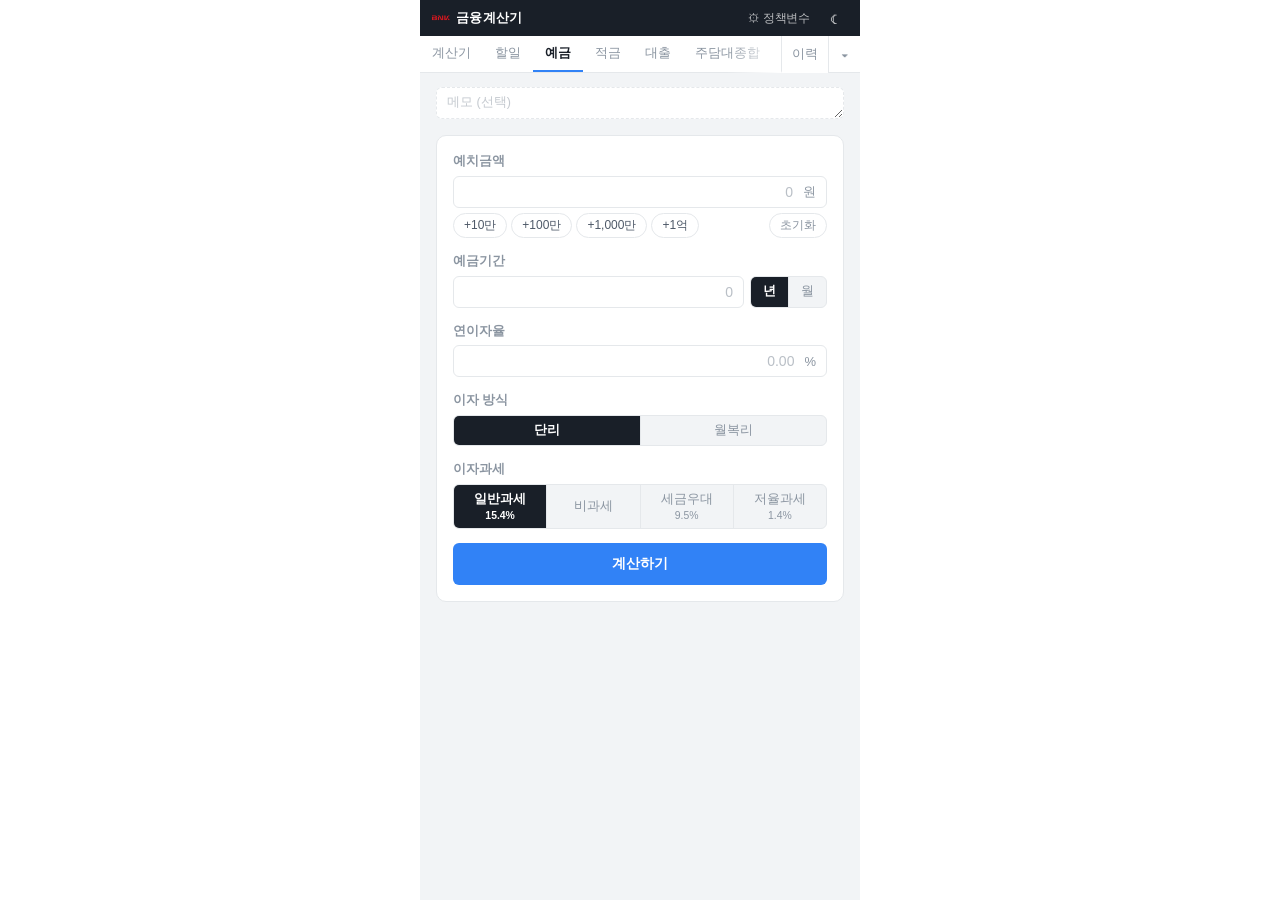
==== src/index.html @ 8d999787 "feat: 기본 폰트 나눔스퀘어 변경 + 사용자 폰트 설정 기능 - 기본 폰트를 NanumSquare로 변경 (없으면 시스템 폰트 폴백) - 설정 > 앱 설정에 '표시 폰트' 입력" ====
<!DOCTYPE html>
<html lang="ko">
<head>
  <meta charset="UTF-8">
  <meta name="viewport" content="width=device-width, initial-scale=1">
  <title>BNK 금융계산기</title>
  <!-- CDN 폰트 제거: 내부망에서 렌더링 차단 원인 → 시스템 폰트 사용 -->
  <link rel="icon" href="img/favicon.ico" type="image/x-icon">
  <link rel="stylesheet" href="css/style.css">
</head>
<body>

<div id="app">

  <!-- ===== Title Bar ===== -->
  <div class="title-bar">
    <div class="title-bar__left">
      <img class="title-bar__logo" src="img/favicon.ico" alt="BNK" id="titleLogo">
      <span>금융계산기</span>
    </div>
    <div class="title-bar__actions">
      <button class="title-bar__btn title-bar__btn--settings" id="btnSettings" title="정책변수 설정">⚙ 정책변수</button>
      <button class="title-bar__btn title-bar__btn--theme" id="btnThemeToggle" title="다크모드 전환">☀</button>
    </div>
  </div>

  <!-- ===== Tab Navigation ===== -->
  <div class="tab-nav-wrap" id="tabNavWrap">
    <div style="display:flex">
      <nav class="tab-nav" id="tabNav">
        <button class="tab-nav__item active" data-tab="deposit">예금</button>
        <button class="tab-nav__item" data-tab="savings">적금</button>
        <button class="tab-nav__item" data-tab="loan">대출</button>
        <button class="tab-nav__item" data-tab="mortgage">주담대종합</button>
        <button class="tab-nav__item" data-tab="ltv">LTV</button>
        <button class="tab-nav__item" data-tab="dti">DTI</button>
        <button class="tab-nav__item" data-tab="dsr">DSR</button>
        <button class="tab-nav__item" data-tab="prepay">중도상환</button>
        <button class="tab-nav__item" data-tab="calc">계산기</button>
        <button class="tab-nav__item" data-tab="todo">할일</button>
      </nav>
      <button class="tab-nav__fixed-item" data-tab="history" id="tabHistoryBtn">이력</button>
      <button class="tab-nav__menu-btn" id="megaMenuBtn" title="전체 메뉴">&#9662;</button>
    </div>
    <!-- Mega Menu (hover/click dropdown) -->
    <div class="mega-menu" id="megaMenu">
      <div class="mega-menu__section">
        <div class="mega-menu__section-title">기본</div>
        <div class="mega-menu__grid" id="megaGridBasic"></div>
      </div>
      <div class="mega-menu__section">
        <div class="mega-menu__section-title">수신</div>
        <div class="mega-menu__grid" id="megaGridDeposit"></div>
      </div>
      <div class="mega-menu__section">
        <div class="mega-menu__section-title">대출</div>
        <div class="mega-menu__grid" id="megaGridLoan"></div>
      </div>
    </div>
  </div>

  <!-- ===== Content ===== -->
  <div class="content">

    <!-- ========== 예금 ========== -->
    <div class="tab-panel active" id="panel-deposit">
      <div class="memo-wrap"><button class="memo-wrap__clear" title="메모 지우기" onclick="this.parentElement.querySelector('textarea').value=''">×</button><textarea id="memo-deposit" placeholder="메모 (선택)" rows="1"></textarea></div>
      <div class="card">
        <div class="field">
          <label class="field__label">예치금액</label>
          <div class="input-wrap">
            <input type="text" id="dep-amount" placeholder="0" inputmode="numeric">
            <span class="input-wrap__suffix">원</span>
          </div>
          <div class="quick-btns">
            <button class="quick-btn" tabindex="-1" data-target="dep-amount" data-add="100000">+10만</button>
            <button class="quick-btn" tabindex="-1" data-target="dep-amount" data-add="1000000">+100만</button>
            <button class="quick-btn" tabindex="-1" data-target="dep-amount" data-add="10000000">+1,000만</button>
            <button class="quick-btn" tabindex="-1" data-target="dep-amount" data-add="100000000">+1억</button>
            <button class="quick-btn quick-btn--reset" tabindex="-1" onclick="resetForm('deposit')">초기화</button>
          </div>
        </div>
        <div class="field">
          <label class="field__label">예금기간</label>
          <div class="input-with-toggle">
            <div class="input-wrap">
              <input type="text" id="dep-period" placeholder="0" inputmode="numeric">
            </div>
            <div class="toggle-group" data-field="dep-period-unit">
              <button class="toggle-btn active" tabindex="-1" data-value="year">년</button>
              <button class="toggle-btn" tabindex="-1" data-value="month">월</button>
            </div>
          </div>
        </div>
        <div class="field">
          <label class="field__label">연이자율</label>
          <div class="input-wrap">
            <input type="text" id="dep-rate" placeholder="0.00" inputmode="decimal">
            <span class="input-wrap__suffix">%</span>
          </div>
        </div>
        <div class="field">
          <label class="field__label">이자 방식</label>
          <div class="toggle-group" data-field="dep-interest-type">
            <button class="toggle-btn active" tabindex="-1" data-value="simple">단리</button>
            <button class="toggle-btn" tabindex="-1" data-value="compound">월복리</button>
          </div>
        </div>
        <div class="field">
          <label class="field__label">이자과세</label>
          <div class="toggle-group" data-field="dep-tax-type">
            <button class="toggle-btn active" tabindex="-1" data-value="normal">일반과세<br><small>15.4%</small></button>
            <button class="toggle-btn" tabindex="-1" data-value="exempt">비과세</button>
            <button class="toggle-btn" tabindex="-1" data-value="prefer">세금우대<br><small>9.5%</small></button>
            <button class="toggle-btn" tabindex="-1" data-value="low">저율과세<br><small>1.4%</small></button>
          </div>
        </div>
        <div class="action-row">
          <button class="btn btn--primary" onclick="calcDeposit()">계산하기</button>
        </div>
      </div>
      <div class="result-card" id="dep-result" style="display:none">
        <div class="result-card__header" onclick="toggleResult('dep-result')">
          계산 결과
          <span class="result-card__toggle">&#9650;</span>
        </div>
        <div class="result-card__body">
          <div class="result-row">
            <span class="result-row__label">예치금액 (원금)</span>
            <span class="result-row__value" id="dep-r-principal"></span>
          </div>
          <div class="result-row">
            <span class="result-row__label">세전이자</span>
            <span class="result-row__value" id="dep-r-interest"></span>
          </div>
          <div class="result-row">
            <span class="result-row__label">세금</span>
            <span class="result-row__value result-row__value--red" id="dep-r-tax"></span>
          </div>
          <hr class="result-divider">
          <div class="result-highlight">
            <div class="result-highlight__label">세후 수령액</div>
            <div class="result-highlight__value" id="dep-r-total"></div>
          </div>
        </div>
        <div class="result-footer">
          <span></span>
          <button class="btn-memory" title="메모리에 저장">M+</button>
        </div>
      </div>
    </div>

    <!-- ========== 적금 ========== -->
    <div class="tab-panel" id="panel-savings">
      <div class="memo-wrap"><button class="memo-wrap__clear" title="메모 지우기" onclick="this.parentElement.querySelector('textarea').value=''">×</button><textarea id="memo-savings" placeholder="메모 (선택)" rows="1"></textarea></div>
      <div class="card">
        <div class="field">
          <label class="field__label">월 납입액</label>
          <div class="input-wrap">
            <input type="text" id="sav-amount" placeholder="0" inputmode="numeric">
            <span class="input-wrap__suffix">원</span>
          </div>
          <div class="quick-btns">
            <button class="quick-btn" tabindex="-1" data-target="sav-amount" data-add="100000">+10만</button>
            <button class="quick-btn" tabindex="-1" data-target="sav-amount" data-add="1000000">+100만</button>
            <button class="quick-btn" tabindex="-1" data-target="sav-amount" data-add="10000000">+1,000만</button>
            <button class="quick-btn" tabindex="-1" data-target="sav-amount" data-add="100000000">+1억</button>
            <button class="quick-btn quick-btn--reset" tabindex="-1" onclick="resetForm('savings')">초기화</button>
          </div>
        </div>
        <div class="field">
          <label class="field__label">적립기간</label>
          <div class="input-with-toggle">
            <div class="input-wrap">
              <input type="text" id="sav-period" placeholder="0" inputmode="numeric">
            </div>
            <div class="toggle-group" data-field="sav-period-unit">
              <button class="toggle-btn active" tabindex="-1" data-value="year">년</button>
              <button class="toggle-btn" tabindex="-1" data-value="month">월</button>
            </div>
          </div>
          <div class="quick-btns">
            <button class="quick-btn" tabindex="-1" data-target="sav-period" data-add="1" data-unit="sav-period-unit">+1년</button>
            <button class="quick-btn" tabindex="-1" data-target="sav-period" data-add="5" data-unit="sav-period-unit">+5년</button>
            <button class="quick-btn" tabindex="-1" data-target="sav-period" data-add="10" data-unit="sav-period-unit">+10년</button>
          </div>
        </div>
        <div class="field">
          <label class="field__label">연이자율</label>
          <div class="input-wrap">
            <input type="text" id="sav-rate" placeholder="0.00" inputmode="decimal">
            <span class="input-wrap__suffix">%</span>
          </div>
        </div>
        <div class="field">
          <label class="field__label">이자 방식</label>
          <div class="toggle-group" data-field="sav-interest-type">
            <button class="toggle-btn active" tabindex="-1" data-value="simple">단리</button>
            <button class="toggle-btn" tabindex="-1" data-value="compound">월복리</button>
          </div>
        </div>
        <div class="field">
          <label class="field__label">이자과세</label>
          <div class="toggle-group" data-field="sav-tax-type">
            <button class="toggle-btn active" tabindex="-1" data-value="normal">일반과세<br><small>15.4%</small></button>
            <button class="toggle-btn" tabindex="-1" data-value="exempt">비과세</button>
            <button class="toggle-btn" tabindex="-1" data-value="prefer">세금우대<br><small>9.5%</small></button>
            <button class="toggle-btn" tabindex="-1" data-value="low">저율과세<br><small>1.4%</small></button>
          </div>
        </div>
        <div class="action-row">
          <button class="btn btn--primary" onclick="calcSavings()">계산하기</button>
        </div>
      </div>
      <div class="result-card" id="sav-result" style="display:none">
        <div class="result-card__header" onclick="toggleResult('sav-result')">
          계산 결과
          <span class="result-card__toggle">&#9650;</span>
        </div>
        <div class="result-card__body">
          <div class="result-row">
            <span class="result-row__label">총 납입액</span>
            <span class="result-row__value" id="sav-r-principal"></span>
          </div>
          <div class="result-row">
            <span class="result-row__label">세전이자</span>
            <span class="result-row__value" id="sav-r-interest"></span>
          </div>
          <div class="result-row">
            <span class="result-row__label">세금</span>
            <span class="result-row__value result-row__value--red" id="sav-r-tax"></span>
          </div>
          <hr class="result-divider">
          <div class="result-highlight">
            <div class="result-highlight__label">총 수령액</div>
            <div class="result-highlight__value" id="sav-r-total"></div>
          </div>
        </div>
        <div class="result-footer">
          <span></span>
          <button class="btn-memory" title="메모리에 저장">M+</button>
        </div>
      </div>
    </div>

    <!-- ========== 대출 ========== -->
    <div class="tab-panel" id="panel-loan">
      <div class="memo-wrap"><button class="memo-wrap__clear" title="메모 지우기" onclick="this.parentElement.querySelector('textarea').value=''">×</button><textarea id="memo-loan" placeholder="메모 (선택)" rows="1"></textarea></div>
      <div class="card">
        <div class="field">
          <label class="field__label">대출금액</label>
          <div class="input-wrap">
            <input type="text" id="loan-amount" placeholder="0" inputmode="numeric">
            <span class="input-wrap__suffix">원</span>
          </div>
          <div class="quick-btns">
            <button class="quick-btn" tabindex="-1" data-target="loan-amount" data-add="100000">+10만</button>
            <button class="quick-btn" tabindex="-1" data-target="loan-amount" data-add="1000000">+100만</button>
            <button class="quick-btn" tabindex="-1" data-target="loan-amount" data-add="10000000">+1,000만</button>
            <button class="quick-btn" tabindex="-1" data-target="loan-amount" data-add="100000000">+1억</button>
            <button class="quick-btn quick-btn--reset" tabindex="-1" onclick="resetForm('loan')">초기화</button>
          </div>
        </div>
        <div class="field">
          <label class="field__label">대출기간</label>
          <div class="input-with-toggle">
            <div class="input-wrap">
              <input type="text" id="loan-period" placeholder="0" inputmode="numeric">
            </div>
            <div class="toggle-group" data-field="loan-period-unit">
              <button class="toggle-btn active" tabindex="-1" data-value="year">년</button>
              <button class="toggle-btn" tabindex="-1" data-value="month">월</button>
            </div>
          </div>
          <div class="quick-btns">
            <button class="quick-btn" tabindex="-1" data-target="loan-period" data-add="1" data-unit="loan-period-unit">+1년</button>
            <button class="quick-btn" tabindex="-1" data-target="loan-period" data-add="5" data-unit="loan-period-unit">+5년</button>
            <button class="quick-btn" tabindex="-1" data-target="loan-period" data-add="10" data-unit="loan-period-unit">+10년</button>
          </div>
        </div>
        <div class="field">
          <label class="field__label">대출금리 (연)</label>
          <div class="input-wrap">
            <input type="text" id="loan-rate" placeholder="0.00" inputmode="decimal">
            <span class="input-wrap__suffix">%</span>
          </div>
        </div>
        <div class="field">
          <label class="field__label">상환방식</label>
          <div class="toggle-group" data-field="loan-repay-type">
            <button class="toggle-btn active" tabindex="-1" data-value="equal">원리금균등(할부)</button>
            <button class="toggle-btn" tabindex="-1" data-value="principal">원금균등(분할)</button>
            <button class="toggle-btn" tabindex="-1" data-value="bullet">만기일시</button>
          </div>
        </div>
        <div class="field">
          <label class="field__label">거치기간</label>
          <div class="input-wrap">
            <input type="text" id="loan-grace" placeholder="0" inputmode="numeric">
            <span class="input-wrap__suffix">개월</span>
          </div>
          <div class="quick-btns">
            <button class="quick-btn" tabindex="-1" data-target="loan-grace" data-add="12">+1년</button>
          </div>
        </div>
        <div id="loan-split-opts" style="display:none">
          <div class="field">
            <label class="field__label">원금분할단위</label>
            <div class="toggle-group" data-field="loan-round-unit">
              <button class="toggle-btn" tabindex="-1" data-value="1">1원</button>
              <button class="toggle-btn" tabindex="-1" data-value="10">10원</button>
              <button class="toggle-btn" tabindex="-1" data-value="100">100원</button>
              <button class="toggle-btn active" tabindex="-1" data-value="1000">1,000원</button>
              <button class="toggle-btn" tabindex="-1" data-value="10000">10,000원</button>
            </div>
          </div>
          <div class="field">
            <label class="field__label">차액납부</label>
            <div class="toggle-group" data-field="loan-round-method">
              <button class="toggle-btn active" tabindex="-1" data-value="first">최초회차</button>
              <button class="toggle-btn" tabindex="-1" data-value="last">최종회차</button>
            </div>
          </div>
        </div>
        <div class="action-row">
          <button class="btn btn--primary" onclick="calcLoan()">계산하기</button>
        </div>
      </div>
      <div class="result-card" id="loan-result" style="display:none">
        <div class="result-card__header" onclick="toggleResult('loan-result')">
          계산 결과
          <span class="result-card__toggle">&#9650;</span>
        </div>
        <div class="result-card__body">
          <div class="result-row">
            <span class="result-row__label">대출원금</span>
            <span class="result-row__value" id="loan-r-principal"></span>
          </div>
          <div class="result-row">
            <span class="result-row__label">총 대출이자</span>
            <span class="result-row__value result-row__value--red" id="loan-r-interest"></span>
          </div>
          <div class="result-row">
            <span class="result-row__label">총 상환금액</span>
            <span class="result-row__value" id="loan-r-total-repay"></span>
          </div>
          <hr class="result-divider">
          <div class="result-highlight">
            <div class="result-highlight__label" id="loan-r-monthly-label">매월 상환금액</div>
            <div class="result-highlight__value" id="loan-r-monthly"></div>
          </div>
        </div>
        <div class="result-footer">
          <button class="result-link" onclick="showSchedule()">월별 상환 스케줄 보기 &rsaquo;</button>
          <button class="btn-memory" title="메모리에 저장">M+</button>
        </div>
      </div>
      <div class="schedule-wrap" id="loan-schedule" style="display:none">
        <div class="card">
          <div class="card__title">월별 상환 스케줄</div>
          <div class="schedule-table-wrap" id="loan-schedule-body"></div>
        </div>
      </div>
    </div>

    <!-- ========== 주담대 종합 ========== -->
    <div class="tab-panel" id="panel-mortgage">
      <div class="memo-wrap"><button class="memo-wrap__clear" title="메모 지우기" onclick="this.parentElement.querySelector('textarea').value=''">×</button><textarea id="memo-mortgage" placeholder="메모 (선택)" rows="1"></textarea></div>
      <div class="card">
        <div class="section-header">담보 / 주택 정보</div>
        <div class="field">
          <label class="field__label">대출목적</label>
          <div class="toggle-group" data-field="mort-purpose">
            <button class="toggle-btn active" tabindex="-1" data-value="purchase">신규주택구입</button>
            <button class="toggle-btn" tabindex="-1" data-value="living">생활안정자금</button>
          </div>
        </div>
        <div class="field">
          <label class="field__label">보유 주택 수</label>
          <div class="toggle-group" data-field="mort-houses" style="flex-wrap:wrap">
            <button class="toggle-btn" tabindex="-1" data-value="first">생애최초</button>
            <button class="toggle-btn" tabindex="-1" data-value="low-income">서민실수요</button>
            <button class="toggle-btn active" tabindex="-1" data-value="none">무주택</button>
            <button class="toggle-btn" tabindex="-1" data-value="one">1주택</button>
            <button class="toggle-btn" tabindex="-1" data-value="multi">2주택이상</button>
          </div>
        </div>
        <div class="field">
          <label class="field__label">규제지역 여부</label>
          <div class="toggle-group" data-field="mort-regulated">
            <button class="toggle-btn" tabindex="-1" data-value="regulated">규제지역(수도권)</button>
            <button class="toggle-btn active" tabindex="-1" data-value="non-regulated">비규제지역</button>
          </div>
        </div>
        <div class="field">
          <label class="field__label">담보주택 시세</label>
          <div class="input-wrap">
            <input type="text" id="mort-house-price" placeholder="0" inputmode="numeric">
            <span class="input-wrap__suffix">원</span>
          </div>
          <div class="quick-btns">
            <button class="quick-btn" tabindex="-1" data-target="mort-house-price" data-add="10000000">+1,000만</button>
            <button class="quick-btn" tabindex="-1" data-target="mort-house-price" data-add="100000000">+1억</button>
            <button class="quick-btn" tabindex="-1" data-target="mort-house-price" data-add="500000000">+5억</button>
            <button class="quick-btn quick-btn--reset" tabindex="-1" onclick="resetForm('mortgage')">초기화</button>
          </div>
        </div>

        <div class="section-header">대출 조건</div>
        <div class="field">
          <label class="field__label">희망 대출금액</label>
          <div class="input-wrap">
            <input type="text" id="mort-loan-amount" placeholder="0" inputmode="numeric">
            <span class="input-wrap__suffix">원</span>
          </div>
          <div class="quick-btns">
            <button class="quick-btn" tabindex="-1" data-target="mort-loan-amount" data-add="10000000">+1,000만</button>
            <button class="quick-btn" tabindex="-1" data-target="mort-loan-amount" data-add="100000000">+1억</button>
          </div>
        </div>
        <div class="field">
          <label class="field__label">대출기간</label>
          <div class="input-with-toggle">
            <div class="input-wrap">
              <input type="text" id="mort-period" placeholder="0" inputmode="numeric">
            </div>
            <div class="toggle-group" data-field="mort-period-unit">
              <button class="toggle-btn active" tabindex="-1" data-value="year">년</button>
              <button class="toggle-btn" tabindex="-1" data-value="month">월</button>
            </div>
          </div>
          <div class="quick-btns">
            <button class="quick-btn" tabindex="-1" data-target="mort-period" data-set="10">10년</button>
            <button class="quick-btn" tabindex="-1" data-target="mort-period" data-set="20">20년</button>
            <button class="quick-btn" tabindex="-1" data-target="mort-period" data-set="30">30년</button>
            <button class="quick-btn" tabindex="-1" data-target="mort-period" data-set="40">40년</button>
          </div>
        </div>
        <div class="field">
          <label class="field__label">대출금리 (연)</label>
          <div class="input-wrap">
            <input type="text" id="mort-rate" placeholder="0.00" inputmode="decimal">
            <span class="input-wrap__suffix">%</span>
          </div>
        </div>
        <div class="field">
          <label class="field__label">상환방법</label>
          <div class="toggle-group" data-field="mort-repay">
            <button class="toggle-btn active" tabindex="-1" data-value="equal">원리금균등</button>
            <button class="toggle-btn" tabindex="-1" data-value="principal">원금균등</button>
            <button class="toggle-btn" tabindex="-1" data-value="bullet">만기일시</button>
          </div>
        </div>

        <div class="section-header">소득 / 기존 대출</div>
        <div class="field">
          <label class="field__label">연소득</label>
          <div class="input-wrap">
            <input type="text" id="mort-income" placeholder="0" inputmode="numeric">
            <span class="input-wrap__suffix">원</span>
          </div>
          <div class="quick-btns">
            <button class="quick-btn" tabindex="-1" data-target="mort-income" data-add="10000000">+1,000만</button>
            <button class="quick-btn" tabindex="-1" data-target="mort-income" data-add="100000000">+1억</button>
          </div>
        </div>
        <div class="field">
          <label class="field__label">기존 대출 연이자 상환액</label>
          <div class="input-wrap">
            <input type="text" id="mort-exist-interest" placeholder="0" inputmode="numeric">
            <span class="input-wrap__suffix">원</span>
          </div>
        </div>
        <div class="field">
          <label class="field__label">기존 대출 연원금 상환액</label>
          <div class="input-wrap">
            <input type="text" id="mort-exist-principal" placeholder="0" inputmode="numeric">
            <span class="input-wrap__suffix">원</span>
          </div>
        </div>
        <div class="field">
          <label class="field__label">소액임차보증금 <span class="badge-policy">정책변수</span></label>
          <div class="input-wrap">
            <input type="text" id="mort-small-deposit" placeholder="0" value="55,000,000" inputmode="numeric">
            <span class="input-wrap__suffix">원</span>
          </div>
        </div>

        <div class="section-header">스트레스 DSR</div>
        <div class="field">
          <label class="field__label">금리 유형</label>
          <div class="toggle-group" data-field="mort-rate-type">
            <button class="toggle-btn active" tabindex="-1" data-value="variable">변동형</button>
            <button class="toggle-btn" tabindex="-1" data-value="mixed">혼합형</button>
            <button class="toggle-btn" tabindex="-1" data-value="periodic">주기형</button>
            <button class="toggle-btn" tabindex="-1" data-value="fixed">순수고정형</button>
          </div>
        </div>

        <div class="action-row">
          <button class="btn btn--primary" onclick="calcMortgage()">계산하기</button>
        </div>
      </div>
      <div class="result-card" id="mort-result" style="display:none">
        <div class="result-card__header" onclick="toggleResult('mort-result')">
          종합 시뮬레이션 결과
          <span class="result-card__toggle">&#9650;</span>
        </div>
        <div class="result-card__body">
          <div class="dash-grid" id="mort-dash"></div>
          <div class="comp-limit" id="mort-comp-limit"></div>
          <div class="disclaimer">
            규정 기준일: 2026-04-05 | 현행 규정과 다를 수 있으므로 반드시 확인 후 안내하시기 바랍니다.
          </div>
        </div>
      </div>
    </div>

    <!-- ========== LTV ========== -->
    <div class="tab-panel" id="panel-ltv">
      <div class="memo-wrap"><button class="memo-wrap__clear" title="메모 지우기" onclick="this.parentElement.querySelector('textarea').value=''">×</button><textarea id="memo-ltv" placeholder="메모 (선택)" rows="1"></textarea></div>
      <div class="card">
        <div class="field">
          <label class="field__label">대출목적</label>
          <div class="toggle-group" data-field="ltv-purpose">
            <button class="toggle-btn active" tabindex="-1" data-value="purchase">신규주택구입</button>
            <button class="toggle-btn" tabindex="-1" data-value="living">생활안정자금</button>
          </div>
        </div>
        <div class="field">
          <label class="field__label">보유 주택 수</label>
          <div class="toggle-group" data-field="ltv-houses" style="flex-wrap:wrap">
            <button class="toggle-btn" tabindex="-1" data-value="first">생애최초</button>
            <button class="toggle-btn" tabindex="-1" data-value="low-income">서민실수요</button>
            <button class="toggle-btn active" tabindex="-1" data-value="none">무주택</button>
            <button class="toggle-btn" tabindex="-1" data-value="one-dispose">1주택(처분조건부)</button>
            <button class="toggle-btn" tabindex="-1" data-value="multi">2주택이상</button>
          </div>
        </div>
        <div class="field">
          <label class="field__label">규제지역 여부</label>
          <div class="toggle-group" data-field="ltv-regulated">
            <button class="toggle-btn" tabindex="-1" data-value="regulated">규제지역(수도권)</button>
            <button class="toggle-btn active" tabindex="-1" data-value="non-regulated">비규제지역</button>
          </div>
        </div>
        <div class="field">
          <label class="field__label">담보주택 시세</label>
          <div class="input-wrap">
            <input type="text" id="ltv-house-price" placeholder="0" inputmode="numeric">
            <span class="input-wrap__suffix">원</span>
          </div>
          <div class="quick-btns">
            <button class="quick-btn" tabindex="-1" data-target="ltv-house-price" data-add="10000000">+1,000만</button>
            <button class="quick-btn" tabindex="-1" data-target="ltv-house-price" data-add="100000000">+1억</button>
            <button class="quick-btn" tabindex="-1" data-target="ltv-house-price" data-add="500000000">+5억</button>
            <button class="quick-btn quick-btn--reset" tabindex="-1" onclick="resetForm('ltv')">초기화</button>
          </div>
        </div>
        <div class="field">
          <label class="field__label">선순위채권 설정액</label>
          <div class="input-wrap">
            <input type="text" id="ltv-existing-loan" placeholder="0" inputmode="numeric">
            <span class="input-wrap__suffix">원</span>
          </div>
        </div>
        <div class="field">
          <label class="field__label">소액임차보증금 <span class="badge-policy">정책변수</span></label>
          <div class="input-wrap">
            <input type="text" id="ltv-small-deposit" placeholder="0" value="55,000,000" inputmode="numeric">
            <span class="input-wrap__suffix">원</span>
          </div>
        </div>
        <div class="action-row">
          <button class="btn btn--primary" onclick="calcLTV()">계산하기</button>
        </div>
      </div>
      <div class="result-card" id="ltv-result" style="display:none">
        <div class="result-card__header" onclick="toggleResult('ltv-result')">
          계산 결과
          <span class="result-card__toggle">&#9650;</span>
        </div>
        <div class="result-card__body" id="ltv-result-body"></div>
      </div>
    </div>

    <!-- ========== DTI ========== -->
    <div class="tab-panel" id="panel-dti">
      <div class="memo-wrap"><button class="memo-wrap__clear" title="메모 지우기" onclick="this.parentElement.querySelector('textarea').value=''">×</button><textarea id="memo-dti" placeholder="메모 (선택)" rows="1"></textarea></div>
      <div class="card">
        <div class="section-header">소득 정보</div>
        <div class="field">
          <label class="field__label">연소득</label>
          <div class="input-wrap">
            <input type="text" id="dti-income" placeholder="0" inputmode="numeric">
            <span class="input-wrap__suffix">원</span>
          </div>
          <div class="quick-btns">
            <button class="quick-btn" tabindex="-1" data-target="dti-income" data-add="10000000">+1,000만</button>
            <button class="quick-btn" tabindex="-1" data-target="dti-income" data-add="100000000">+1억</button>
            <button class="quick-btn quick-btn--reset" tabindex="-1" onclick="resetForm('dti')">초기화</button>
          </div>
        </div>
        <div class="section-header">신규 주택담보대출</div>
        <div class="field">
          <label class="field__label">대출금액</label>
          <div class="input-wrap">
            <input type="text" id="dti-loan-amount" placeholder="0" inputmode="numeric">
            <span class="input-wrap__suffix">원</span>
          </div>
          <div class="quick-btns">
            <button class="quick-btn" tabindex="-1" data-target="dti-loan-amount" data-add="10000000">+1,000만</button>
            <button class="quick-btn" tabindex="-1" data-target="dti-loan-amount" data-add="100000000">+1억</button>
          </div>
        </div>
        <div class="field">
          <label class="field__label">대출기간</label>
          <div class="input-with-toggle">
            <div class="input-wrap">
              <input type="text" id="dti-period" placeholder="0" inputmode="numeric">
            </div>
            <div class="toggle-group" data-field="dti-period-unit">
              <button class="toggle-btn active" tabindex="-1" data-value="year">년</button>
              <button class="toggle-btn" tabindex="-1" data-value="month">월</button>
            </div>
          </div>
        </div>
        <div class="field">
          <label class="field__label">대출금리 (연)</label>
          <div class="input-wrap">
            <input type="text" id="dti-rate" placeholder="0.00" inputmode="decimal">
            <span class="input-wrap__suffix">%</span>
          </div>
        </div>
        <div class="field">
          <label class="field__label">상환방법</label>
          <div class="toggle-group" data-field="dti-repay">
            <button class="toggle-btn active" tabindex="-1" data-value="equal">원리금균등</button>
            <button class="toggle-btn" tabindex="-1" data-value="principal">원금균등</button>
            <button class="toggle-btn" tabindex="-1" data-value="bullet">만기일시</button>
          </div>
        </div>
        <div class="section-header">보유 대출 (신DTI)</div>
        <div class="field">
          <label class="field__label">보유 주담대 연원리금 상환액 <span class="field__label-hint">기존 주담대 원금+이자</span></label>
          <div class="input-wrap">
            <input type="text" id="dti-exist-mortgage" placeholder="0" inputmode="numeric">
            <span class="input-wrap__suffix">원</span>
          </div>
        </div>
        <div class="field">
          <label class="field__label">기타대출 연이자 상환액 <span class="field__label-hint">신용대출 등 이자만</span></label>
          <div class="input-wrap">
            <input type="text" id="dti-other-interest" placeholder="0" inputmode="numeric">
            <span class="input-wrap__suffix">원</span>
          </div>
        </div>
        <div class="action-row">
          <button class="btn btn--primary" onclick="calcDTI()">계산하기</button>
        </div>
      </div>
      <div class="result-card" id="dti-result" style="display:none">
        <div class="result-card__header" onclick="toggleResult('dti-result')">
          계산 결과
          <span class="result-card__toggle">&#9650;</span>
        </div>
        <div class="result-card__body" id="dti-result-body"></div>
      </div>
    </div>

    <!-- ========== DSR ========== -->
    <div class="tab-panel" id="panel-dsr">
      <div class="memo-wrap"><button class="memo-wrap__clear" title="메모 지우기" onclick="this.parentElement.querySelector('textarea').value=''">×</button><textarea id="memo-dsr" placeholder="메모 (선택)" rows="1"></textarea></div>
      <div class="card">
        <div class="section-header">소득 정보</div>
        <div class="field">
          <label class="field__label">연소득</label>
          <div class="input-wrap">
            <input type="text" id="dsr-income" placeholder="0" inputmode="numeric">
            <span class="input-wrap__suffix">원</span>
          </div>
          <div class="quick-btns">
            <button class="quick-btn" tabindex="-1" data-target="dsr-income" data-add="10000000">+1,000만</button>
            <button class="quick-btn" tabindex="-1" data-target="dsr-income" data-add="100000000">+1억</button>
            <button class="quick-btn quick-btn--reset" tabindex="-1" onclick="resetForm('dsr')">초기화</button>
          </div>
        </div>
        <div class="section-header">신규 주택담보대출</div>
        <div class="field">
          <label class="field__label">대출금액</label>
          <div class="input-wrap">
            <input type="text" id="dsr-loan-amount" placeholder="0" inputmode="numeric">
            <span class="input-wrap__suffix">원</span>
          </div>
          <div class="quick-btns">
            <button class="quick-btn" tabindex="-1" data-target="dsr-loan-amount" data-add="10000000">+1,000만</button>
            <button class="quick-btn" tabindex="-1" data-target="dsr-loan-amount" data-add="100000000">+1억</button>
          </div>
        </div>
        <div class="field">
          <label class="field__label">대출기간</label>
          <div class="input-with-toggle">
            <div class="input-wrap">
              <input type="text" id="dsr-period" placeholder="0" inputmode="numeric">
            </div>
            <div class="toggle-group" data-field="dsr-period-unit">
              <button class="toggle-btn active" tabindex="-1" data-value="year">년</button>
              <button class="toggle-btn" tabindex="-1" data-value="month">월</button>
            </div>
          </div>
        </div>
        <div class="field">
          <label class="field__label">대출금리 (연)</label>
          <div class="input-wrap">
            <input type="text" id="dsr-rate" placeholder="0.00" inputmode="decimal">
            <span class="input-wrap__suffix">%</span>
          </div>
        </div>
        <div class="field">
          <label class="field__label">상환방법</label>
          <div class="toggle-group" data-field="dsr-repay">
            <button class="toggle-btn active" tabindex="-1" data-value="equal">원리금균등</button>
            <button class="toggle-btn" tabindex="-1" data-value="principal">원금균등</button>
            <button class="toggle-btn" tabindex="-1" data-value="bullet">만기일시</button>
          </div>
        </div>
        <div class="section-header">보유 대출</div>
        <div class="field">
          <label class="field__label">보유대출 연원리금 상환액</label>
          <div class="input-wrap">
            <input type="text" id="dsr-exist-repay" placeholder="0" inputmode="numeric">
            <span class="input-wrap__suffix">원</span>
          </div>
        </div>
        <div class="section-header">스트레스 DSR</div>
        <div class="field">
          <label class="field__label">지역 구분</label>
          <div class="toggle-group" data-field="dsr-region">
            <button class="toggle-btn" tabindex="-1" data-value="capital">수도권·규제지역</button>
            <button class="toggle-btn" tabindex="-1" data-value="local">지방</button>
            <button class="toggle-btn active" tabindex="-1" data-value="other">기타(전국)</button>
          </div>
        </div>
        <div class="field">
          <label class="field__label">금리 유형</label>
          <div class="toggle-group" data-field="dsr-rate-type">
            <button class="toggle-btn active" tabindex="-1" data-value="variable">변동형</button>
            <button class="toggle-btn" tabindex="-1" data-value="mixed">혼합형</button>
            <button class="toggle-btn" tabindex="-1" data-value="periodic">주기형</button>
            <button class="toggle-btn" tabindex="-1" data-value="fixed">순수고정형</button>
          </div>
        </div>
        <div class="action-row">
          <button class="btn btn--primary" onclick="calcDSR()">계산하기</button>
        </div>
      </div>
      <div class="result-card" id="dsr-result" style="display:none">
        <div class="result-card__header" onclick="toggleResult('dsr-result')">
          계산 결과
          <span class="result-card__toggle">&#9650;</span>
        </div>
        <div class="result-card__body" id="dsr-result-body"></div>
      </div>
    </div>

    <!-- ========== 중도상환 ========== -->
    <div class="tab-panel" id="panel-prepay">
      <div class="memo-wrap"><button class="memo-wrap__clear" title="메모 지우기" onclick="this.parentElement.querySelector('textarea').value=''">×</button><textarea id="memo-prepay" placeholder="메모 (선택)" rows="1"></textarea></div>
      <div class="card">
        <div class="field">
          <label class="field__label">상환금액</label>
          <div class="input-wrap">
            <input type="text" id="pre-amount" placeholder="0" inputmode="numeric">
            <span class="input-wrap__suffix">원</span>
          </div>
          <div class="quick-btns">
            <button class="quick-btn" tabindex="-1" data-target="pre-amount" data-add="10000000">+1,000만</button>
            <button class="quick-btn" tabindex="-1" data-target="pre-amount" data-add="100000000">+1억</button>
            <button class="quick-btn quick-btn--reset" tabindex="-1" onclick="resetForm('prepay')">초기화</button>
          </div>
        </div>
        <div class="field">
          <label class="field__label">수수료율 <span class="badge-policy">정책변수</span></label>
          <div class="input-wrap">
            <input type="text" id="pre-fee-rate" placeholder="0.00" value="0.58" inputmode="decimal">
            <span class="input-wrap__suffix">%</span>
          </div>
        </div>
        <div class="field">
          <label class="field__label">대출일자</label>
          <div class="input-wrap">
            <input type="date" id="pre-loan-date">
          </div>
        </div>
        <div class="field">
          <label class="field__label">상환일자</label>
          <div class="input-wrap">
            <input type="date" id="pre-repay-date">
          </div>
        </div>
        <div class="field">
          <label class="field__label">수수료 부과기간 <span class="badge-policy">정책변수</span></label>
          <div class="input-with-toggle">
            <div class="input-wrap">
              <input type="text" id="pre-fee-period" placeholder="3" value="3" inputmode="numeric">
            </div>
            <span class="input-wrap__suffix" style="padding:0 8px;color:var(--text-sub)">년</span>
          </div>
          <div class="quick-btns">
            <button class="quick-btn" tabindex="-1" data-target="pre-fee-period" data-set="1">1년</button>
            <button class="quick-btn" tabindex="-1" data-target="pre-fee-period" data-set="3">3년</button>
            <button class="quick-btn" tabindex="-1" data-target="pre-fee-period" data-set="5">5년</button>
          </div>
        </div>
        <div class="action-row">
          <button class="btn btn--primary" onclick="calcPrepay()">계산하기</button>
        </div>
      </div>
      <div class="result-card" id="pre-result" style="display:none">
        <div class="result-card__header" onclick="toggleResult('pre-result')">
          계산 결과
          <span class="result-card__toggle">&#9650;</span>
        </div>
        <div class="result-card__body" id="pre-result-body"></div>
      </div>
    </div>

    <!-- ========== 계산기 ========== -->
    <div class="tab-panel" id="panel-calc">
      <div class="calc-wrap">
        <div class="calc-display">
          <div class="calc-display__memory" id="calc-memory"></div>
          <div class="calc-display__expr" id="calc-expr">&nbsp;</div>
          <div class="calc-display__value" id="calc-value">0</div>
        </div>
        <div class="calc-grid">
          <button class="calc-btn calc-btn--func" data-calc="MC">MC</button>
          <button class="calc-btn calc-btn--func" data-calc="MR">MR</button>
          <button class="calc-btn calc-btn--func" data-calc="M+">M+</button>
          <button class="calc-btn calc-btn--func" data-calc="M-">M-</button>
          <button class="calc-btn calc-btn--clear" data-calc="C">C</button>
          <button class="calc-btn calc-btn--clear" data-calc="CE">CE</button>
          <button class="calc-btn calc-btn--op" data-calc="back">⌫</button>
          <button class="calc-btn calc-btn--op" data-calc="÷">÷</button>
          <button class="calc-btn" data-calc="7">7</button>
          <button class="calc-btn" data-calc="8">8</button>
          <button class="calc-btn" data-calc="9">9</button>
          <button class="calc-btn calc-btn--op" data-calc="×">×</button>
          <button class="calc-btn" data-calc="4">4</button>
          <button class="calc-btn" data-calc="5">5</button>
          <button class="calc-btn" data-calc="6">6</button>
          <button class="calc-btn calc-btn--op" data-calc="-">-</button>
          <button class="calc-btn" data-calc="1">1</button>
          <button class="calc-btn" data-calc="2">2</button>
          <button class="calc-btn" data-calc="3">3</button>
          <button class="calc-btn calc-btn--op" data-calc="+">+</button>
          <button class="calc-btn" data-calc="±">±</button>
          <button class="calc-btn" data-calc="0">0</button>
          <button class="calc-btn" data-calc="00">00</button>
          <button class="calc-btn calc-btn--equal" data-calc="=">=</button>
        </div>
        <div class="action-row">
          <button class="btn btn--primary" onclick="saveCalcResult()">이 계산내역 저장하기</button>
        </div>
      </div>
    </div>

    <!-- ========== 할일 ========== -->
    <div class="tab-panel" id="panel-todo">
      <div class="todo-input-wrap">
        <input type="text" id="todo-input" placeholder="할일을 입력하세요" autocomplete="off">
        <button class="btn btn--primary todo-add-btn" id="todoAddBtn">추가</button>
      </div>
      <div id="todo-list"></div>
      <button class="todo-clear-done" id="todoClearDone" style="display:none">완료 항목 삭제</button>
    </div>

    <!-- ========== 이력 ========== -->
    <div class="tab-panel" id="panel-history">
      <div class="filter-bar">
        <div class="toggle-group" data-field="hist-date">
          <button class="toggle-btn active" tabindex="-1" data-value="today">오늘</button>
          <button class="toggle-btn" tabindex="-1" data-value="week">이번주</button>
          <button class="toggle-btn" tabindex="-1" data-value="month">이번달</button>
          <button class="toggle-btn" tabindex="-1" data-value="all">전체</button>
        </div>
      </div>
      <div id="history-list">
        <div class="empty-state">
          <div class="empty-state__icon">&#128196;</div>
          <div class="empty-state__text">계산 이력이 없습니다</div>
        </div>
      </div>
    </div>

  </div><!-- /content -->

  <!-- Recent Calculation Bar -->
  <div class="recent-bar" id="recentBar">
    <div class="recent-bar__title">최근 계산</div>
    <div class="recent-bar__list" id="recentList"></div>
  </div>

</div><!-- /app -->

<!-- ===== Settings Panel (Slide-over) ===== -->
<div class="settings-overlay" id="settingsOverlay">
  <div class="settings-panel">
    <div class="settings-panel__header">
      <span>정책변수 설정</span>
      <button class="settings-panel__close" id="settingsClose">&times;</button>
    </div>
    <div class="settings-panel__body">

      <div class="settings-notice">
        &#9888; 아래 변수는 금융 정책에 따라 변경될 수 있습니다.<br>
        최신 기준을 확인하시고, 필요 시 직접 수정하세요.
      </div>

      <!-- LTV 정책변수 -->
      <div class="settings-section">
        <div class="settings-section__title">LTV 비율 (%, 규제지역)</div>
        <div class="settings-field">
          <label class="settings-field__label">생애최초</label>
          <div class="input-wrap"><input type="text" id="set-ltv-first" value="70" data-policy="ltv-first"></div>
        </div>
        <div class="settings-field">
          <label class="settings-field__label">서민실수요</label>
          <div class="input-wrap"><input type="text" id="set-ltv-low" value="60" data-policy="ltv-low"></div>
        </div>
        <div class="settings-field">
          <label class="settings-field__label">무주택</label>
          <div class="input-wrap"><input type="text" id="set-ltv-none" value="40" data-policy="ltv-none"></div>
        </div>
        <div class="settings-field">
          <label class="settings-field__label">1주택 (처분조건부)</label>
          <div class="input-wrap"><input type="text" id="set-ltv-one" value="50" data-policy="ltv-one"></div>
        </div>
      </div>

      <!-- 소액임차보증금 -->
      <div class="settings-section">
        <div class="settings-section__title">소액임차보증금 최우선변제금액 (만원)</div>
        <div class="settings-field">
          <label class="settings-field__label">서울</label>
          <div class="input-wrap"><input type="text" id="set-small-seoul" value="5,500" data-policy="small-seoul"></div>
        </div>
        <div class="settings-field">
          <label class="settings-field__label">수도권 과밀억제권역</label>
          <div class="input-wrap"><input type="text" id="set-small-capital" value="4,800" data-policy="small-capital"></div>
        </div>
        <div class="settings-field">
          <label class="settings-field__label">광역시/세종/안산/용인/김포/광주</label>
          <div class="input-wrap"><input type="text" id="set-small-metro" value="2,800" data-policy="small-metro"></div>
        </div>
        <div class="settings-field">
          <label class="settings-field__label">기타</label>
          <div class="input-wrap"><input type="text" id="set-small-other" value="2,000" data-policy="small-other"></div>
        </div>
      </div>

      <!-- 스트레스 DSR -->
      <div class="settings-section">
        <div class="settings-section__title">스트레스 DSR 기본 가산금리 (%)</div>
        <div class="settings-field">
          <label class="settings-field__label">수도권/규제지역</label>
          <div class="input-wrap"><input type="text" id="set-stress-capital" value="3.0" data-policy="stress-capital"></div>
        </div>
        <div class="settings-field">
          <label class="settings-field__label">지방</label>
          <div class="input-wrap"><input type="text" id="set-stress-local" value="0.75" data-policy="stress-local"></div>
        </div>
        <div class="settings-field">
          <label class="settings-field__label">기타 (전국)</label>
          <div class="input-wrap"><input type="text" id="set-stress-other" value="1.50" data-policy="stress-other"></div>
        </div>
        <div class="settings-field__hint">반기별 금융위원회 공시 (6월/12월)</div>
      </div>

      <!-- 중도상환수수료 -->
      <div class="settings-section">
        <div class="settings-section__title">중도상환수수료</div>
        <div class="settings-field">
          <label class="settings-field__label">기본 수수료율 (%)</label>
          <div class="input-wrap"><input type="text" id="set-prepay-rate" value="0.58" data-policy="prepay-rate"></div>
        </div>
        <div class="settings-field">
          <label class="settings-field__label">기본 부과기간 (년)</label>
          <div class="input-wrap"><input type="text" id="set-prepay-period" value="3" data-policy="prepay-period"></div>
        </div>
      </div>

      <!-- DSR 한도 -->
      <div class="settings-section">
        <div class="settings-section__title">DSR 한도 (%)</div>
        <div class="settings-field">
          <label class="settings-field__label">제1금융권</label>
          <div class="input-wrap"><input type="text" id="set-dsr-limit1" value="40" data-policy="dsr-limit1"></div>
        </div>
        <div class="settings-field">
          <label class="settings-field__label">제2금융권</label>
          <div class="input-wrap"><input type="text" id="set-dsr-limit2" value="50" data-policy="dsr-limit2"></div>
        </div>
      </div>

      <!-- 앱 설정 -->
      <div class="settings-section">
        <div class="settings-section__title">앱 설정</div>
        <div class="settings-field settings-field--row">
          <label class="settings-field__label">Windows 시작 시 자동 실행</label>
          <button class="btn btn--sm" id="startupToggle" onclick="toggleStartup()">확인 중...</button>
        </div>
        <div class="settings-field">
          <label class="settings-field__label">표시 폰트</label>
          <div class="input-wrap">
            <input type="text" id="set-custom-font" placeholder="예: NanumSquare, 맑은 고딕" style="font-size:13px">
          </div>
          <div class="settings-field__hint">시스템에 설치된 폰트명 입력. 비우면 기본값(나눔스퀘어→시스템 폰트)</div>
        </div>
      </div>

      <div class="settings-credit">
        <div class="settings-credit__version">v1.1.0 · 최종 업데이트: 2026-04-09</div>
        <div class="settings-credit__author">Made by 손우창, 안종환</div>
      </div>

    </div>
    <div class="settings-panel__footer">
      <button class="btn btn--reset" id="settingsCancel">취소</button>
      <button class="btn btn--primary" id="settingsSave">저장</button>
    </div>
  </div>
</div>

<!-- Toast -->
<div class="toast" id="toast"></div>

<script src="js/app.js"></script>
</body>
</html>
---- src/css/style.css ----
/* ===== BNK 금융계산기 — 디자인 토큰 ===== */
:root, [data-theme="light"] {
  --bg:          #FFFFFF;
  --bg-subtle:   #F2F4F6;
  --primary:     #3182F6;
  --primary-hover:#1B64DA;
  --primary-alpha:rgba(49,130,246,0.08);
  --primary-light:#EBF3FE;
  --secondary:   #191F28;
  --subtle:      #4E5968;
  --text:        #191F28;
  --text-sub:    #8B95A1;
  --border:      #E5E8EB;
  --divider:     #F2F4F6;
  --red:         #F04452;
  --orange:      #F59E0B;
  --green:       #30A952;
  --info:        #3182F6;

  --title-bg:    #191F28;
  --title-text:  #FFFFFF;

  --app-width: 440px;
  --radius: 6px;
  --radius-lg: 10px;
  --font: 'NanumSquare', 'NanumSquareRound', -apple-system, BlinkMacSystemFont, 'Segoe UI', 'Malgun Gothic', '맑은 고딕', sans-serif;
}

/* ── Dark Theme ── */
[data-theme="dark"] {
  --bg:          #17171C;
  --bg-subtle:   #212126;
  --primary:     #5CA0FA;
  --primary-hover:#7AB5FB;
  --primary-alpha:rgba(92,160,250,0.14);
  --primary-light:#1C2638;
  --secondary:   #3A3D46;
  --subtle:      #A0A8B4;
  --text:        #F5F5F7;
  --text-sub:    #9A9FAB;
  --border:      #3D3E44;
  --divider:     #2C2D32;
  --red:         #FF7B7B;
  --orange:      #FFC65C;
  --green:       #5DE076;
  --info:        #5CA0FA;

  --title-bg:    #111113;
  --title-text:  #F5F5F7;
}

/* ===== Reset & Base ===== */
*, *::before, *::after { box-sizing: border-box; margin: 0; padding: 0; }

body {
  font-family: var(--font);
  font-size: 14px;
  line-height: 1.5;
  color: var(--text);
  background: var(--bg);
  -webkit-font-smoothing: antialiased;
  overflow: hidden;
  user-select: none;
}

input, button, select { font-family: inherit; font-size: inherit; }
input, textarea, select { user-select: text; -webkit-user-select: text; }

/* ===== App Shell ===== */
#app {
  width: 100%;
  max-width: var(--app-width);
  margin: 0 auto;
  height: 100vh;
  display: flex;
  flex-direction: column;
  overflow: hidden;
}

html {
  background: var(--bg-subtle);
}
[data-theme="dark"] html {
  background: #17171C;
}

/* ----- Title Bar ----- */
.title-bar {
  display: flex;
  align-items: center;
  justify-content: space-between;
  height: 36px;
  padding: 0 12px;
  background: var(--title-bg);
  color: var(--title-text);
  font-size: 13px;
  font-weight: 600;
  letter-spacing: 0.02em;
  -webkit-app-region: drag;
  flex-shrink: 0;
}

.title-bar__left {
  display: flex;
  align-items: center;
  gap: 6px;
}

.title-bar__logo {
  width: 18px; height: 18px;
  object-fit: contain;
  border-radius: 2px;
}

.title-bar__actions {
  display: flex;
  gap: 2px;
  -webkit-app-region: no-drag;
}

.title-bar__btn {
  width: 28px; height: 28px;
  background: none; border: none;
  color: rgba(255,255,255,0.7);
  cursor: pointer; border-radius: 4px;
  display: flex; align-items: center; justify-content: center;
  font-size: 15px;
  transition: background 0.15s, color 0.15s;
}
.title-bar__btn:hover { background: rgba(255,255,255,0.12); color: #fff; }
.title-bar__btn--active { color: #fff; background: rgba(255,255,255,0.18); }
.title-bar__btn--settings {
  width: auto;
  padding: 0 8px;
  font-size: 12px;
  gap: 3px;
  letter-spacing: -0.02em;
}

/* ----- Tab Navigation ----- */
.tab-nav-wrap {
  position: relative;
  flex-shrink: 0;
}

.tab-nav {
  display: flex;
  flex: 1;
  min-width: 0;
  border-bottom: 1px solid var(--border);
  background: var(--bg);
  overflow-x: auto;
  scrollbar-width: none;
  position: relative;
  mask-image: linear-gradient(to right, #000 85%, transparent 100%);
  -webkit-mask-image: linear-gradient(to right, #000 85%, transparent 100%);
}
.tab-nav::-webkit-scrollbar { display: none; }

.tab-nav__fixed-item {
  flex-shrink: 0;
  padding: 8px 10px;
  font-size: 13px;
  font-weight: 500;
  color: var(--text-sub);
  background: var(--bg);
  border: none;
  border-bottom: 2px solid transparent;
  border-left: 1px solid var(--border);
  cursor: pointer;
  transition: color 0.15s, border-color 0.15s;
  white-space: nowrap;
}
.tab-nav__fixed-item:hover { color: var(--secondary); }
.tab-nav__fixed-item.active {
  color: var(--secondary);
  font-weight: 700;
  border-bottom-color: var(--primary);
}

.tab-nav__item {
  flex-shrink: 0;
  padding: 8px 12px;
  font-size: 13px;
  font-weight: 500;
  color: var(--text-sub);
  background: none; border: none;
  border-bottom: 2px solid transparent;
  cursor: pointer;
  transition: color 0.15s, border-color 0.15s;
  white-space: nowrap;
  display: flex; align-items: center; gap: 3px;
}
.tab-nav__item:hover { color: var(--secondary); }
.tab-nav__item.active {
  color: var(--secondary);
  font-weight: 700;
  border-bottom-color: var(--primary);
}
.tab-nav__item.is-fav::before {
  content: '★';
  font-size: 7px;
  color: #F5A623;
  margin-right: 1px;
}

/* Favorite star in tab */
.tab-fav {
  font-size: 11px;
  color: var(--border);
  cursor: pointer;
  line-height: 1;
}
.tab-fav.starred { color: #F5A623; }

/* Mega menu trigger */
.tab-nav__menu-btn {
  flex-shrink: 0;
  width: 32px;
  background: var(--bg);
  border: none;
  border-bottom: 1px solid var(--border);
  border-left: 1px solid var(--border);
  cursor: pointer;
  color: var(--text-sub);
  font-size: 15px;
  display: flex; align-items: center; justify-content: center;
  transition: background 0.15s;
}
.tab-nav__menu-btn:hover { background: var(--divider); }

/* Mega Menu — extends below tab bar */
.mega-menu {
  display: none;
  position: absolute;
  top: 100%;
  left: 0; right: 0;
  background: var(--bg);
  border-bottom: 1px solid var(--border);
  box-shadow: 0 4px 12px rgba(0,0,0,0.08);
  z-index: 100;
  padding: 6px 8px 8px;
}
.mega-menu.open { display: block; }

.mega-menu__section { margin-bottom: 4px; }
.mega-menu__section:last-child { margin-bottom: 0; }

.mega-menu__section-title {
  font-size: 10px;
  font-weight: 700;
  color: var(--text-sub);
  letter-spacing: 0.04em;
  padding: 2px 2px 4px;
}

.mega-menu__grid {
  display: flex;
  flex-wrap: wrap;
  gap: 4px;
  margin-bottom: 6px;
}

.mega-menu__item {
  position: relative;
  padding: 4px 10px;
  font-size: 12px;
  font-weight: 500;
  color: var(--text);
  background: var(--bg-subtle);
  border: 1px solid var(--border);
  border-radius: 12px;
  cursor: pointer;
  text-align: center;
  transition: all 0.12s;
  display: inline-flex; align-items: center; gap: 3px;
  white-space: nowrap;
}
.mega-menu__item:hover {
  border-color: var(--primary);
  color: var(--primary);
  background: var(--bg);
}
.mega-menu__item.active {
  background: var(--secondary);
  color: #fff;
  border-color: var(--secondary);
  font-weight: 700;
}
.mega-menu__item .fav-star {
  font-size: 11px;
  color: var(--text-sub);
  cursor: pointer;
  margin-left: 1px;
  opacity: 0.4;
  transition: opacity 0.15s;
}
.mega-menu__item .fav-star:hover { opacity: 1; }
.mega-menu__item .fav-star.is-fav {
  color: #F5A623;
  opacity: 1;
}

/* Recent calc footer bar */
.recent-bar {
  flex-shrink: 0;
  border-top: 1px solid var(--border);
  background: var(--bg);
  padding: 6px 12px;
  display: none;
}
.recent-bar.show { display: block; }
.recent-bar__title {
  font-size: 10px;
  font-weight: 700;
  color: var(--text-sub);
  margin-bottom: 4px;
}
.recent-bar__list {
  display: flex;
  flex-direction: column;
  gap: 4px;
}
.recent-bar__item {
  display: flex;
  align-items: center;
  gap: 8px;
  padding: 4px 8px;
  background: var(--bg-subtle);
  border: 1px solid var(--border);
  border-radius: var(--radius);
  cursor: pointer;
  transition: border-color 0.12s;
}
.recent-bar__item:hover { border-color: var(--primary); }
.recent-bar__item-tab {
  font-size: 11px;
  font-weight: 700;
  color: var(--secondary);
  min-width: 48px;
}
.recent-bar__item-result {
  font-size: 12px;
  font-weight: 600;
  color: var(--text);
  flex: 1;
  text-align: right;
  overflow: hidden;
  text-overflow: ellipsis;
  white-space: nowrap;
}
.recent-bar__item-time {
  font-size: 10px;
  color: var(--text-sub);
}

/* ----- Content Area ----- */
.content {
  flex: 1;
  overflow-y: auto;
  padding: 14px 16px 20px;
  background: var(--bg-subtle);
  scrollbar-width: thin;
  scrollbar-color: var(--border) transparent;
}
.content::-webkit-scrollbar { width: 5px; }
.content::-webkit-scrollbar-thumb { background: var(--border); border-radius: 3px; }

.tab-panel { display: none; }
.tab-panel.active { display: block; }

/* ===== Card ===== */
.card {
  background: var(--bg);
  border: 1px solid var(--border);
  border-radius: var(--radius-lg);
  padding: 16px;
  margin-bottom: 12px;
}

.card__title {
  font-size: 14px; font-weight: 700;
  color: var(--secondary);
  margin-bottom: 14px;
  display: flex; align-items: center; gap: 6px;
}

/* ===== Form Fields ===== */
.field { margin-bottom: 14px; }
.field:last-child { margin-bottom: 0; }

.field__label {
  display: block;
  font-size: 12.5px; font-weight: 600;
  color: var(--text-sub);
  margin-bottom: 5px;
}
.field__label-hint {
  font-weight: 400; font-size: 11.5px;
  color: #9BA3AE; margin-left: 4px;
}

.input-wrap {
  display: flex; align-items: center;
  border: 1px solid var(--border);
  border-radius: var(--radius);
  background: var(--bg);
  transition: border-color 0.15s;
  overflow: hidden;
}
.input-wrap:focus-within {
  border-color: var(--primary);
  box-shadow: 0 0 0 2px var(--primary-alpha);
}
.input-wrap input {
  flex: 1; min-width: 0;
  border: none; outline: none;
  padding: 7px 10px;
  font-size: 14px; text-align: right;
  background: transparent; color: var(--text);
}
.input-wrap input::placeholder { color: var(--text-sub); opacity: 0.6; }
.input-wrap__suffix {
  padding: 0 10px 0 0;
  font-size: 13px; color: var(--text-sub); flex-shrink: 0;
}

/* Policy-variable inline edit indicator */
.input-wrap--policy {
  border-color: #FFE0B2;
  background: #FFFCF8;
}
.input-wrap--policy:focus-within {
  border-color: var(--orange);
  box-shadow: 0 0 0 2px rgba(239,108,0,0.10);
}

/* Quick buttons */
.quick-btns { display: flex; gap: 4px; margin-top: 5px; flex-wrap: wrap; }
.quick-btn {
  padding: 3px 10px; font-size: 12px; font-weight: 500;
  color: var(--subtle); background: var(--bg);
  border: 1px solid var(--border); border-radius: 20px;
  cursor: pointer; transition: all 0.12s;
}
.quick-btn:hover { background: var(--primary); color: #fff; border-color: var(--primary); }
.quick-btn:active { transform: scale(0.96); }
.quick-btn--reset {
  margin-left: auto;
  color: var(--text-sub); background: transparent;
  border-color: var(--border);
}
.quick-btn--reset:hover { background: var(--divider); color: var(--text); border-color: var(--border); }

/* Toggle group */
.toggle-group {
  display: flex; gap: 0;
  border: 1px solid var(--border);
  border-radius: var(--radius);
  overflow: hidden;
  background: var(--divider);
}
.toggle-btn {
  flex: 1; padding: 6px 8px;
  font-size: 12.5px; font-weight: 500;
  color: var(--text-sub); background: transparent;
  border: none; cursor: pointer;
  transition: all 0.15s;
  white-space: nowrap; text-align: center;
}
.toggle-btn + .toggle-btn { border-left: 1px solid var(--border); }
.toggle-btn.active { background: var(--secondary); color: #fff; font-weight: 600; }
.toggle-btn:not(.active):hover { background: var(--primary-alpha); }

.input-with-toggle { display: flex; gap: 6px; }
.input-with-toggle .input-wrap { flex: 1; }
.input-with-toggle .toggle-group { flex-shrink: 0; width: auto; }
.input-with-toggle .toggle-btn { padding: 6px 12px; }

/* ===== Action Buttons ===== */
.action-row { display: flex; gap: 8px; margin-top: 6px; }
.btn {
  padding: 12px 16px; font-size: 14px; font-weight: 600;
  border-radius: var(--radius); border: none;
  cursor: pointer; transition: all 0.15s;
}
.btn:active { transform: scale(0.97); }
.btn--reset {
  background: var(--bg); color: var(--text-sub);
  border: 1px solid var(--border); flex-shrink: 0;
}
.btn--reset:hover { background: var(--divider); }
.btn--primary { flex: 1; background: var(--primary); color: #fff; }
.btn--primary:hover { background: var(--primary-hover); }

/* ===== Result Card ===== */
.result-card {
  background: var(--bg);
  border: 1px solid var(--border);
  border-radius: var(--radius-lg);
  overflow: hidden;
}
.result-card__header {
  display: flex; align-items: center; justify-content: space-between;
  padding: 12px 16px;
  background: var(--secondary); color: #fff;
  font-size: 13.5px; font-weight: 700; cursor: pointer;
}
.result-card__toggle { font-size: 11px; opacity: 0.7; transition: transform 0.2s; }
.result-card__toggle.collapsed { transform: rotate(180deg); }
.result-card__body { padding: 14px 16px; }

.result-row {
  display: flex; justify-content: space-between; align-items: baseline;
  padding: 5px 0; font-size: 13.5px;
}
.result-row__label { color: var(--text-sub); }
.result-row__value { font-weight: 600; font-variant-numeric: tabular-nums; }
.result-row__value--red { color: var(--red); }
.result-row__value--green { color: var(--green); }

.result-divider { border: none; border-top: 1px solid var(--divider); margin: 8px 0; }

.result-highlight {
  background: var(--bg-subtle); border-radius: var(--radius);
  padding: 12px; margin-top: 8px; text-align: center;
}
.result-highlight__label { font-size: 12px; color: var(--text-sub); margin-bottom: 4px; }
.result-highlight__value {
  font-size: 23px; font-weight: 800;
  color: var(--secondary); font-variant-numeric: tabular-nums;
}
.result-highlight__value span { font-size: 14px; font-weight: 600; }

[data-theme="dark"] .result-highlight__value { color: #F5F5F7; }
[data-theme="dark"] .dash-card__percent { color: #F5F5F7; }

/* Stress DSR */
.stress-card {
  background: #FFF8F0; border: 1px solid #FFE0B2;
  border-radius: var(--radius); padding: 10px 12px;
  margin-top: 8px; font-size: 12.5px;
}
.stress-card__title { font-weight: 700; color: var(--orange); margin-bottom: 6px; }
.stress-card__row { display: flex; justify-content: space-between; padding: 2px 0; color: var(--text-sub); }
.stress-card__value { font-weight: 600; color: var(--text); }
.stress-highlight { font-size: 19px; font-weight: 800; color: var(--orange); text-align: center; margin-top: 6px; }

/* Result footer */
.result-footer {
  display: flex; align-items: center; justify-content: space-between;
  padding: 8px 16px; border-top: 1px solid var(--divider);
}
.result-link {
  font-size: 12.5px; color: var(--primary); font-weight: 600;
  background: none; border: none; cursor: pointer; text-decoration: none;
}
.result-link:hover { text-decoration: underline; }

.btn-memory {
  padding: 4px 10px; font-size: 12px; font-weight: 700;
  color: var(--subtle); background: var(--bg-subtle);
  border: 1px solid var(--border); border-radius: 4px;
  cursor: pointer; transition: all 0.12s;
}
.btn-memory:hover { background: var(--primary); color: #fff; border-color: var(--primary); }

/* ===== Disclaimer ===== */
.disclaimer { font-size: 11.5px; color: #9BA3AE; line-height: 1.6; padding: 8px 0 0; }

/* ===== Policy Badge ===== */
.badge-policy {
  display: inline-block; padding: 1px 6px;
  font-size: 10.5px; font-weight: 600;
  color: var(--orange); background: #FFF3E0;
  border-radius: 3px; margin-left: 4px; vertical-align: middle;
  cursor: pointer;
}
.badge-policy:hover { background: #FFE0B2; }

/* ===== Condition Badges ===== */
.cond-badges { display: flex; gap: 4px; flex-wrap: wrap; margin-top: 6px; justify-content: center; }
.cond-badge {
  padding: 2px 8px; font-size: 11px; font-weight: 600;
  color: var(--subtle); background: var(--bg-subtle);
  border-radius: 20px; border: 1px solid var(--border);
}

/* ===== Dashboard Grid ===== */
.dash-grid { display: grid; grid-template-columns: 1fr 1fr; gap: 8px; margin-bottom: 10px; }
.dash-card {
  background: var(--bg); border: 1px solid var(--border);
  border-radius: var(--radius); padding: 10px; text-align: center;
}
.dash-card__label { font-size: 11.5px; color: var(--text-sub); margin-bottom: 4px; }
.dash-card__percent { font-size: 21px; font-weight: 800; color: var(--secondary); }
.dash-card__sub { font-size: 11px; color: var(--text-sub); margin-top: 2px; }
.dash-card--stress .dash-card__percent { color: var(--orange); }

.comp-limit {
  background: var(--secondary); border-radius: var(--radius);
  padding: 16px; text-align: center; color: #fff;
}
.comp-limit__label { font-size: 12px; opacity: 0.8; margin-bottom: 4px; }
.comp-limit__value { font-size: 25px; font-weight: 800; }
.comp-limit__detail { font-size: 11.5px; opacity: 0.7; margin-top: 6px; }

/* ===== Schedule Table ===== */
.schedule-table-wrap {
  max-height: 400px;
  overflow-y: auto;
  scrollbar-width: thin;
  scrollbar-color: var(--border) transparent;
}
.schedule-table {
  width: 100%;
  border-collapse: collapse;
  font-size: 11.5px;
}
.schedule-table th {
  position: sticky; top: 0;
  background: var(--secondary);
  color: #fff;
  font-weight: 600;
  padding: 5px 4px;
  text-align: right;
  font-size: 10.5px;
}
.schedule-table th:first-child { text-align: center; }
.schedule-table td {
  padding: 4px;
  text-align: right;
  border-bottom: 1px solid var(--divider);
  white-space: nowrap;
}
.schedule-table td:first-child { text-align: center; color: var(--text-sub); }
.schedule-table tr:nth-child(even) { background: var(--bg-subtle); }
.schedule-table tr:nth-child(12n) td { border-bottom: 2px solid var(--primary); }
.schedule-table tr.grace-row { background: var(--bg-subtle); }
.schedule-table tr.grace-row td { color: var(--text-sub); font-style: italic; }

/* ===== Section Subheader ===== */
.section-header {
  font-size: 12.5px; font-weight: 700; color: var(--secondary);
  padding: 4px 0 8px; margin-top: 10px;
  border-bottom: 1px solid var(--divider); margin-bottom: 12px;
  display: flex; align-items: center; gap: 6px;
}
.section-header:first-child { margin-top: 0; }

/* ===== History Tab ===== */
.filter-bar { display: flex; gap: 6px; margin-bottom: 12px; flex-wrap: wrap; }
.history-card {
  background: var(--bg); border: 1px solid var(--border);
  border-radius: var(--radius); padding: 10px 12px;
  margin-bottom: 6px; cursor: pointer; transition: border-color 0.15s;
}
.history-card:hover { border-color: var(--primary); }
.history-card__top { display: flex; align-items: center; gap: 8px; }
.history-badge {
  padding: 2px 8px; font-size: 11px; font-weight: 700;
  border-radius: 3px; color: #fff; flex-shrink: 0;
}
.history-badge--deposit { background: #5C6BC0; }
.history-badge--savings { background: #26A69A; }
.history-badge--loan { background: var(--primary); }
.history-badge--ltv { background: #7CB342; }
.history-badge--dti { background: #8D6E63; }
.history-badge--dsr { background: var(--orange); }
.history-badge--prepay { background: #78909C; }
.history-badge--exchange { background: #AB47BC; }
.history-card__result { flex: 1; font-size: 13px; font-weight: 600; color: var(--text); }
.history-card__time { font-size: 11.5px; color: #9BA3AE; flex-shrink: 0; }

/* Date & Select */
.input-wrap input[type="date"] { text-align: left; }
.input-wrap select {
  flex: 1; border: none; outline: none;
  padding: 7px 10px; font-size: 14px;
  background: transparent; color: var(--text);
  cursor: pointer; -webkit-appearance: none;
}

/* Empty state */
.empty-state { text-align: center; padding: 40px 20px; color: var(--text-sub); }
.empty-state__icon { font-size: 32px; margin-bottom: 8px; opacity: 0.3; }
.empty-state__text { font-size: 13.5px; }

.history-item {
  display: flex;
  align-items: center;
  gap: 10px;
  padding: 10px 12px;
  background: var(--bg);
  border: 1px solid var(--border);
  border-radius: var(--radius);
  margin-bottom: 6px;
  cursor: pointer;
  transition: border-color 0.12s;
}
.history-item:hover { border-color: var(--primary); }
.history-item__icon {
  width: 32px; height: 32px;
  background: var(--bg-subtle);
  border-radius: 50%;
  display: flex; align-items: center; justify-content: center;
  font-size: 15px;
  flex-shrink: 0;
}
.history-item__body { flex: 1; min-width: 0; }
.history-item__title {
  font-size: 13px; font-weight: 600;
  color: var(--text);
  margin-bottom: 2px;
}
.history-item__summary {
  font-size: 12px; color: var(--text-sub);
  overflow: hidden; text-overflow: ellipsis; white-space: nowrap;
}
.history-item__memo {
  font-size: 11px;
  color: var(--primary);
  margin-top: 2px;
  font-style: italic;
  overflow: hidden;
  text-overflow: ellipsis;
  white-space: nowrap;
}
.history-item__time {
  font-size: 10.5px;
  color: var(--text-sub);
  white-space: nowrap;
  flex-shrink: 0;
}
.history-clear {
  display: block;
  margin: 12px auto 0;
  padding: 6px 16px;
  font-size: 12px;
  color: var(--text-sub);
  background: none;
  border: 1px solid var(--border);
  border-radius: var(--radius);
  cursor: pointer;
}
.history-clear:hover { border-color: var(--red); color: var(--red); }

/* History recall banner */
.history-banner {
  display: flex;
  align-items: center;
  justify-content: space-between;
  padding: 8px 12px;
  margin-bottom: 10px;
  background: var(--primary-light);
  border: 1px solid var(--primary);
  border-radius: var(--radius);
  font-size: 12px;
  color: var(--secondary);
}
.history-banner__edit {
  background: var(--primary);
  color: #fff;
  border: none;
  border-radius: var(--radius);
  padding: 4px 10px;
  font-size: 11.5px;
  font-weight: 600;
  cursor: pointer;
}
.history-banner__edit:hover { background: var(--primary-hover); }

/* Disabled form state */
.tab-panel input:disabled,
.tab-panel .toggle-btn:disabled,
.tab-panel .quick-btn:disabled {
  opacity: 0.5;
  cursor: not-allowed;
  pointer-events: none;
}
.tab-panel .btn--primary:disabled,
.tab-panel .btn--reset:disabled {
  opacity: 0.4;
  pointer-events: none;
}

/* ===== Settings Panel (Slide-over) ===== */
.settings-overlay {
  display: none;
  position: fixed;
  top: 0; left: 0; right: 0; bottom: 0;
  background: rgba(0,0,0,0.3);
  z-index: 200;
}
.settings-overlay.open { display: block; }

.settings-panel {
  position: absolute;
  top: 0; right: 0;
  width: 100%; max-width: var(--app-width);
  height: 100%;
  background: var(--bg);
  display: flex; flex-direction: column;
  box-shadow: -4px 0 20px rgba(0,0,0,0.15);
}

.settings-panel__header {
  display: flex; align-items: center; justify-content: space-between;
  padding: 12px 16px;
  background: var(--secondary); color: #fff;
  font-size: 14px; font-weight: 700;
  flex-shrink: 0;
}
.settings-panel__close {
  background: none; border: none; color: rgba(255,255,255,0.8);
  font-size: 19px; cursor: pointer; padding: 4px;
}
.settings-panel__close:hover { color: #fff; }

.settings-panel__body {
  flex: 1; overflow-y: auto;
  padding: 16px;
}
.settings-credit {
  text-align: center;
  padding: 16px 0 8px;
  margin-top: 16px;
  border-top: 1px solid var(--divider);
}
.settings-credit__version {
  font-size: 11px;
  color: var(--text-sub);
  opacity: 0.7;
}
.settings-credit__author {
  font-size: 11px;
  color: var(--text-sub);
  opacity: 0.5;
  margin-top: 2px;
}

.settings-notice {
  font-size: 12px;
  color: #7A5C00;
  background: #FFF8E1;
  border: 1px solid #FFD54F;
  border-left: 3px solid #F59E0B;
  border-radius: var(--radius);
  padding: 10px 12px;
  margin-bottom: 14px;
  line-height: 1.6;
}
[data-theme="dark"] .settings-notice {
  color: #FFD54F;
  background: #2E2600;
  border-color: #7A5C00;
  border-left-color: #F59E0B;
}

.settings-section {
  margin-bottom: 20px;
}
.settings-section__title {
  font-size: 13px; font-weight: 700;
  color: var(--secondary);
  padding-bottom: 6px;
  border-bottom: 1px solid var(--divider);
  margin-bottom: 10px;
}

.settings-field {
  margin-bottom: 10px;
}
.settings-field--row {
  display: flex; align-items: center; justify-content: space-between;
}
.settings-field--row .settings-field__label {
  margin-bottom: 0;
}
.settings-field__label {
  font-size: 12px; font-weight: 600;
  color: var(--text-sub); margin-bottom: 4px;
  display: block;
}
.btn--sm {
  padding: 4px 12px; font-size: 12px; border-radius: var(--radius);
  border: 1px solid var(--border); background: var(--bg); color: var(--text);
  cursor: pointer;
}
.btn--sm:hover { background: var(--bg-subtle); }
.btn--danger { color: #F04452; border-color: #F04452; }
.btn--danger:hover { background: #FFF0F1; }
.settings-field__hint {
  font-size: 11px; color: #9BA3AE;
  margin-top: 2px;
}

/* Toggle Switch */
.switch { position: relative; display: inline-block; width: 36px; height: 20px; flex-shrink: 0; }
.switch input { opacity: 0; width: 0; height: 0; }
.switch__slider {
  position: absolute; inset: 0; cursor: pointer;
  background: var(--border); border-radius: 20px;
  transition: 0.2s;
}
.switch__slider::before {
  content: ''; position: absolute;
  width: 16px; height: 16px; left: 2px; bottom: 2px;
  background: #fff; border-radius: 50%;
  transition: 0.2s;
}
.switch input:checked + .switch__slider { background: var(--primary); }
.switch input:checked + .switch__slider::before { transform: translateX(16px); }

/* Theme switcher */
.theme-switcher {
  display: flex; gap: 8px;
}
.theme-option {
  flex: 1; padding: 10px 8px;
  border: 2px solid var(--border);
  border-radius: var(--radius);
  cursor: pointer; text-align: center;
  transition: border-color 0.15s;
  background: var(--bg);
}
.theme-option.active { border-color: var(--primary); }
.theme-option__colors {
  display: flex; gap: 3px; justify-content: center;
  margin-bottom: 6px;
}
.theme-option__swatch {
  width: 18px; height: 18px;
  border-radius: 50%;
  border: 1px solid rgba(0,0,0,0.08);
}
.theme-option__label {
  font-size: 11.5px; font-weight: 600; color: var(--text);
}

/* Settings footer */
.settings-panel__footer {
  padding: 12px 16px;
  border-top: 1px solid var(--border);
  display: flex; gap: 8px;
  flex-shrink: 0;
}
.settings-panel__footer .btn { flex: 1; text-align: center; }

/* ===== Memo Field ===== */
.memo-wrap {
  margin-bottom: 10px;
  position: relative;
}
.memo-wrap__clear {
  position: absolute;
  top: 4px;
  right: 6px;
  background: none;
  border: none;
  color: var(--text-sub);
  font-size: 15px;
  cursor: pointer;
  opacity: 0;
  transition: opacity 0.12s, color 0.12s;
  padding: 2px 4px;
  line-height: 1;
}
.memo-wrap:hover .memo-wrap__clear,
.memo-wrap:focus-within .memo-wrap__clear { opacity: 0.5; }
.memo-wrap__clear:hover { opacity: 1; color: var(--red); }
.memo-wrap textarea {
  width: 100%;
  min-height: 32px;
  max-height: 80px;
  padding: 6px 10px;
  font-size: 12.5px;
  font-family: var(--font);
  color: var(--text);
  background: var(--bg);
  border: 1px dashed var(--border);
  border-radius: var(--radius);
  resize: vertical;
  outline: none;
  transition: border-color 0.15s;
}
.memo-wrap textarea::placeholder { color: var(--text-sub); opacity: 0.5; }
.memo-wrap textarea:focus {
  border-color: var(--primary);
  border-style: solid;
}

/* ===== TODO List ===== */
.todo-input-wrap {
  display: flex;
  gap: 6px;
  margin-bottom: 12px;
}
.todo-input-wrap input {
  flex: 1;
  padding: 8px 12px;
  font-size: 14px;
  border: 1px solid var(--border);
  border-radius: var(--radius);
  background: var(--bg);
  color: var(--text);
  outline: none;
  font-family: var(--font);
}
.todo-input-wrap input:focus {
  border-color: var(--primary);
  box-shadow: 0 0 0 2px var(--primary-alpha);
}
.todo-add-btn {
  flex-shrink: 0;
  padding: 8px 16px !important;
}
.todo-item {
  display: flex;
  align-items: center;
  gap: 8px;
  padding: 8px 10px;
  background: var(--bg);
  border: 1px solid var(--border);
  border-radius: var(--radius);
  margin-bottom: 6px;
  transition: border-color 0.12s;
}
.todo-item:hover { border-color: var(--primary); }
.todo-item__check {
  width: 18px; height: 18px;
  flex-shrink: 0;
  cursor: pointer;
  accent-color: var(--primary);
}
.todo-item__text {
  flex: 1;
  font-size: 13.5px;
  color: var(--text);
  word-break: break-all;
}
.todo-item--done .todo-item__text {
  text-decoration: line-through;
  color: var(--text-sub);
  opacity: 0.6;
}
.todo-item__delete {
  background: none;
  border: none;
  color: var(--text-sub);
  font-size: 15px;
  cursor: pointer;
  padding: 2px 4px;
  opacity: 0.4;
  transition: opacity 0.12s, color 0.12s;
}
.todo-item__delete:hover { opacity: 1; color: var(--red); }
.todo-clear-done {
  display: block;
  margin: 8px auto 0;
  padding: 6px 16px;
  font-size: 12px;
  color: var(--text-sub);
  background: none;
  border: 1px solid var(--border);
  border-radius: var(--radius);
  cursor: pointer;
  font-family: var(--font);
}
.todo-clear-done:hover { border-color: var(--red); color: var(--red); }

/* ===== Calculator ===== */
.calc-wrap {
  max-width: 100%;
}
.calc-display {
  background: var(--bg);
  border: 1px solid var(--border);
  border-radius: var(--radius-lg);
  padding: 16px;
  margin-bottom: 10px;
  text-align: right;
  min-height: 90px;
  display: flex;
  flex-direction: column;
  justify-content: flex-end;
}
.calc-display__memory {
  font-size: 11px;
  color: var(--primary);
  font-weight: 600;
  min-height: 14px;
}
.calc-display__expr {
  font-size: 12px;
  color: var(--text-sub);
  min-height: 16px;
  overflow: hidden;
  text-overflow: ellipsis;
  white-space: nowrap;
}
.calc-display__value {
  font-size: 28px;
  font-weight: 800;
  color: var(--text);
  font-variant-numeric: tabular-nums;
  overflow: hidden;
  text-overflow: ellipsis;
  white-space: nowrap;
}
.calc-grid {
  display: grid;
  grid-template-columns: repeat(4, 1fr);
  gap: 6px;
}
.calc-btn {
  padding: 14px 0;
  font-size: 17px;
  font-weight: 600;
  font-family: var(--font);
  border: 1px solid var(--border);
  border-radius: var(--radius);
  background: var(--bg);
  color: var(--text);
  cursor: pointer;
  transition: all 0.1s;
  user-select: none;
}
.calc-btn:hover { background: var(--bg-subtle); }
.calc-btn:active { transform: scale(0.95); }
.calc-btn--op {
  background: var(--bg-subtle);
  color: var(--primary);
  font-weight: 700;
}
.calc-btn--op:hover { background: var(--primary-alpha); }
.calc-btn--func {
  font-size: 12px;
  color: var(--text-sub);
  background: var(--bg);
}
.calc-btn--func:hover { background: var(--bg-subtle); }
.calc-btn--clear {
  color: var(--red);
  font-weight: 700;
}
.calc-btn--equal {
  background: var(--primary);
  color: #fff;
  font-weight: 700;
}
.calc-btn--equal:hover { background: var(--primary-hover); }

/* ===== Toast ===== */
.toast {
  position: fixed;
  bottom: 20px;
  left: 50%;
  transform: translateX(-50%) translateY(100px);
  background: var(--secondary);
  color: #fff;
  padding: 8px 20px;
  border-radius: 20px;
  font-size: 13px; font-weight: 600;
  z-index: 999;
  transition: transform 0.3s ease;
  pointer-events: none;
}
.toast.show { transform: translateX(-50%) translateY(0); }
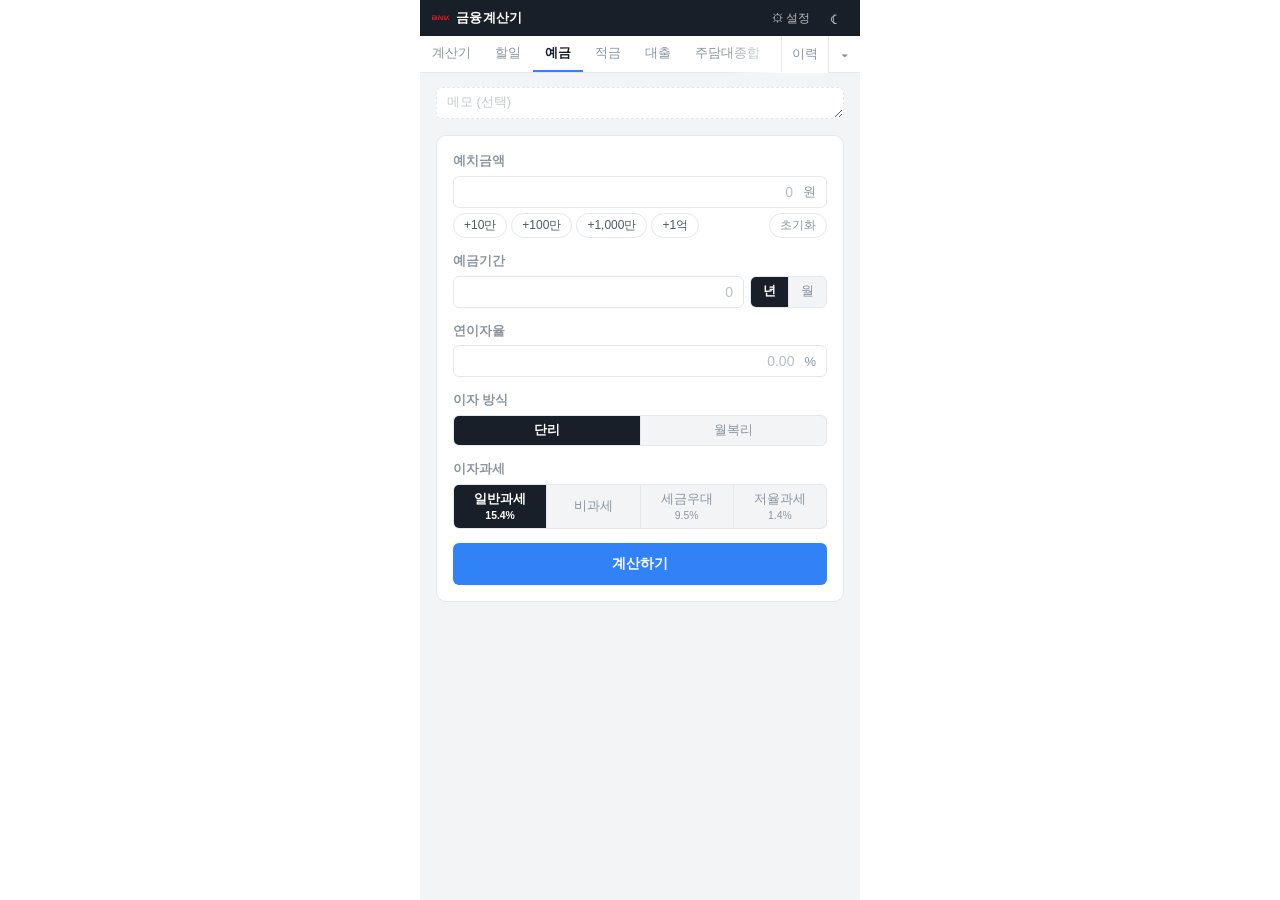
==== commit c6c22778: "chore: 정책변수 → 설정으로 명칭 변경 + 앱 설정 상단 배치 - 타이틀바 버튼명 '정책변수' → '설정' - 설정 패널 헤더 '정책변수 설정' → '설정' - 앱 설정(폰트" ====
--- a/src/index.html
+++ b/src/index.html
@@ -19,7 +19,7 @@
       <span>금융계산기</span>
     </div>
     <div class="title-bar__actions">
-      <button class="title-bar__btn title-bar__btn--settings" id="btnSettings" title="정책변수 설정">⚙ 정책변수</button>
+      <button class="title-bar__btn title-bar__btn--settings" id="btnSettings" title="설정">⚙ 설정</button>
       <button class="title-bar__btn title-bar__btn--theme" id="btnThemeToggle" title="다크모드 전환">☀</button>
     </div>
   </div>
@@ -907,103 +907,12 @@
 <div class="settings-overlay" id="settingsOverlay">
   <div class="settings-panel">
     <div class="settings-panel__header">
-      <span>정책변수 설정</span>
+      <span>설정</span>
       <button class="settings-panel__close" id="settingsClose">&times;</button>
     </div>
     <div class="settings-panel__body">
 
-      <div class="settings-notice">
-        &#9888; 아래 변수는 금융 정책에 따라 변경될 수 있습니다.<br>
-        최신 기준을 확인하시고, 필요 시 직접 수정하세요.
-      </div>
-
-      <!-- LTV 정책변수 -->
-      <div class="settings-section">
-        <div class="settings-section__title">LTV 비율 (%, 규제지역)</div>
-        <div class="settings-field">
-          <label class="settings-field__label">생애최초</label>
-          <div class="input-wrap"><input type="text" id="set-ltv-first" value="70" data-policy="ltv-first"></div>
-        </div>
-        <div class="settings-field">
-          <label class="settings-field__label">서민실수요</label>
-          <div class="input-wrap"><input type="text" id="set-ltv-low" value="60" data-policy="ltv-low"></div>
-        </div>
-        <div class="settings-field">
-          <label class="settings-field__label">무주택</label>
-          <div class="input-wrap"><input type="text" id="set-ltv-none" value="40" data-policy="ltv-none"></div>
-        </div>
-        <div class="settings-field">
-          <label class="settings-field__label">1주택 (처분조건부)</label>
-          <div class="input-wrap"><input type="text" id="set-ltv-one" value="50" data-policy="ltv-one"></div>
-        </div>
-      </div>
-
-      <!-- 소액임차보증금 -->
-      <div class="settings-section">
-        <div class="settings-section__title">소액임차보증금 최우선변제금액 (만원)</div>
-        <div class="settings-field">
-          <label class="settings-field__label">서울</label>
-          <div class="input-wrap"><input type="text" id="set-small-seoul" value="5,500" data-policy="small-seoul"></div>
-        </div>
-        <div class="settings-field">
-          <label class="settings-field__label">수도권 과밀억제권역</label>
-          <div class="input-wrap"><input type="text" id="set-small-capital" value="4,800" data-policy="small-capital"></div>
-        </div>
-        <div class="settings-field">
-          <label class="settings-field__label">광역시/세종/안산/용인/김포/광주</label>
-          <div class="input-wrap"><input type="text" id="set-small-metro" value="2,800" data-policy="small-metro"></div>
-        </div>
-        <div class="settings-field">
-          <label class="settings-field__label">기타</label>
-          <div class="input-wrap"><input type="text" id="set-small-other" value="2,000" data-policy="small-other"></div>
-        </div>
-      </div>
-
-      <!-- 스트레스 DSR -->
-      <div class="settings-section">
-        <div class="settings-section__title">스트레스 DSR 기본 가산금리 (%)</div>
-        <div class="settings-field">
-          <label class="settings-field__label">수도권/규제지역</label>
-          <div class="input-wrap"><input type="text" id="set-stress-capital" value="3.0" data-policy="stress-capital"></div>
-        </div>
-        <div class="settings-field">
-          <label class="settings-field__label">지방</label>
-          <div class="input-wrap"><input type="text" id="set-stress-local" value="0.75" data-policy="stress-local"></div>
-        </div>
-        <div class="settings-field">
-          <label class="settings-field__label">기타 (전국)</label>
-          <div class="input-wrap"><input type="text" id="set-stress-other" value="1.50" data-policy="stress-other"></div>
-        </div>
-        <div class="settings-field__hint">반기별 금융위원회 공시 (6월/12월)</div>
-      </div>
-
-      <!-- 중도상환수수료 -->
-      <div class="settings-section">
-        <div class="settings-section__title">중도상환수수료</div>
-        <div class="settings-field">
-          <label class="settings-field__label">기본 수수료율 (%)</label>
-          <div class="input-wrap"><input type="text" id="set-prepay-rate" value="0.58" data-policy="prepay-rate"></div>
-        </div>
-        <div class="settings-field">
-          <label class="settings-field__label">기본 부과기간 (년)</label>
-          <div class="input-wrap"><input type="text" id="set-prepay-period" value="3" data-policy="prepay-period"></div>
-        </div>
-      </div>
-
-      <!-- DSR 한도 -->
-      <div class="settings-section">
-        <div class="settings-section__title">DSR 한도 (%)</div>
-        <div class="settings-field">
-          <label class="settings-field__label">제1금융권</label>
-          <div class="input-wrap"><input type="text" id="set-dsr-limit1" value="40" data-policy="dsr-limit1"></div>
-        </div>
-        <div class="settings-field">
-          <label class="settings-field__label">제2금융권</label>
-          <div class="input-wrap"><input type="text" id="set-dsr-limit2" value="50" data-policy="dsr-limit2"></div>
-        </div>
-      </div>
-
-      <!-- 앱 설정 -->
+      <!-- 앱 설정 (상단) -->
       <div class="settings-section">
         <div class="settings-section__title">앱 설정</div>
         <div class="settings-field settings-field--row">
@@ -1019,6 +928,97 @@
         </div>
       </div>
 
+      <div class="settings-notice">
+        &#9888; 아래 변수는 금융 정책에 따라 변경될 수 있습니다.<br>
+        최신 기준을 확인하시고, 필요 시 직접 수정하세요.
+      </div>
+
+      <!-- LTV 정책변수 -->
+      <div class="settings-section">
+        <div class="settings-section__title">LTV 비율 (%, 규제지역)</div>
+        <div class="settings-field">
+          <label class="settings-field__label">생애최초</label>
+          <div class="input-wrap"><input type="text" id="set-ltv-first" value="70" data-policy="ltv-first"></div>
+        </div>
+        <div class="settings-field">
+          <label class="settings-field__label">서민실수요</label>
+          <div class="input-wrap"><input type="text" id="set-ltv-low" value="60" data-policy="ltv-low"></div>
+        </div>
+        <div class="settings-field">
+          <label class="settings-field__label">무주택</label>
+          <div class="input-wrap"><input type="text" id="set-ltv-none" value="40" data-policy="ltv-none"></div>
+        </div>
+        <div class="settings-field">
+          <label class="settings-field__label">1주택 (처분조건부)</label>
+          <div class="input-wrap"><input type="text" id="set-ltv-one" value="50" data-policy="ltv-one"></div>
+        </div>
+      </div>
+
+      <!-- 소액임차보증금 -->
+      <div class="settings-section">
+        <div class="settings-section__title">소액임차보증금 최우선변제금액 (만원)</div>
+        <div class="settings-field">
+          <label class="settings-field__label">서울</label>
+          <div class="input-wrap"><input type="text" id="set-small-seoul" value="5,500" data-policy="small-seoul"></div>
+        </div>
+        <div class="settings-field">
+          <label class="settings-field__label">수도권 과밀억제권역</label>
+          <div class="input-wrap"><input type="text" id="set-small-capital" value="4,800" data-policy="small-capital"></div>
+        </div>
+        <div class="settings-field">
+          <label class="settings-field__label">광역시/세종/안산/용인/김포/광주</label>
+          <div class="input-wrap"><input type="text" id="set-small-metro" value="2,800" data-policy="small-metro"></div>
+        </div>
+        <div class="settings-field">
+          <label class="settings-field__label">기타</label>
+          <div class="input-wrap"><input type="text" id="set-small-other" value="2,000" data-policy="small-other"></div>
+        </div>
+      </div>
+
+      <!-- 스트레스 DSR -->
+      <div class="settings-section">
+        <div class="settings-section__title">스트레스 DSR 기본 가산금리 (%)</div>
+        <div class="settings-field">
+          <label class="settings-field__label">수도권/규제지역</label>
+          <div class="input-wrap"><input type="text" id="set-stress-capital" value="3.0" data-policy="stress-capital"></div>
+        </div>
+        <div class="settings-field">
+          <label class="settings-field__label">지방</label>
+          <div class="input-wrap"><input type="text" id="set-stress-local" value="0.75" data-policy="stress-local"></div>
+        </div>
+        <div class="settings-field">
+          <label class="settings-field__label">기타 (전국)</label>
+          <div class="input-wrap"><input type="text" id="set-stress-other" value="1.50" data-policy="stress-other"></div>
+        </div>
+        <div class="settings-field__hint">반기별 금융위원회 공시 (6월/12월)</div>
+      </div>
+
+      <!-- 중도상환수수료 -->
+      <div class="settings-section">
+        <div class="settings-section__title">중도상환수수료</div>
+        <div class="settings-field">
+          <label class="settings-field__label">기본 수수료율 (%)</label>
+          <div class="input-wrap"><input type="text" id="set-prepay-rate" value="0.58" data-policy="prepay-rate"></div>
+        </div>
+        <div class="settings-field">
+          <label class="settings-field__label">기본 부과기간 (년)</label>
+          <div class="input-wrap"><input type="text" id="set-prepay-period" value="3" data-policy="prepay-period"></div>
+        </div>
+      </div>
+
+      <!-- DSR 한도 -->
+      <div class="settings-section">
+        <div class="settings-section__title">DSR 한도 (%)</div>
+        <div class="settings-field">
+          <label class="settings-field__label">제1금융권</label>
+          <div class="input-wrap"><input type="text" id="set-dsr-limit1" value="40" data-policy="dsr-limit1"></div>
+        </div>
+        <div class="settings-field">
+          <label class="settings-field__label">제2금융권</label>
+          <div class="input-wrap"><input type="text" id="set-dsr-limit2" value="50" data-policy="dsr-limit2"></div>
+        </div>
+      </div>
+
       <div class="settings-credit">
         <div class="settings-credit__version">v1.1.0 · 최종 업데이트: 2026-04-09</div>
         <div class="settings-credit__author">Made by 손우창, 안종환</div>
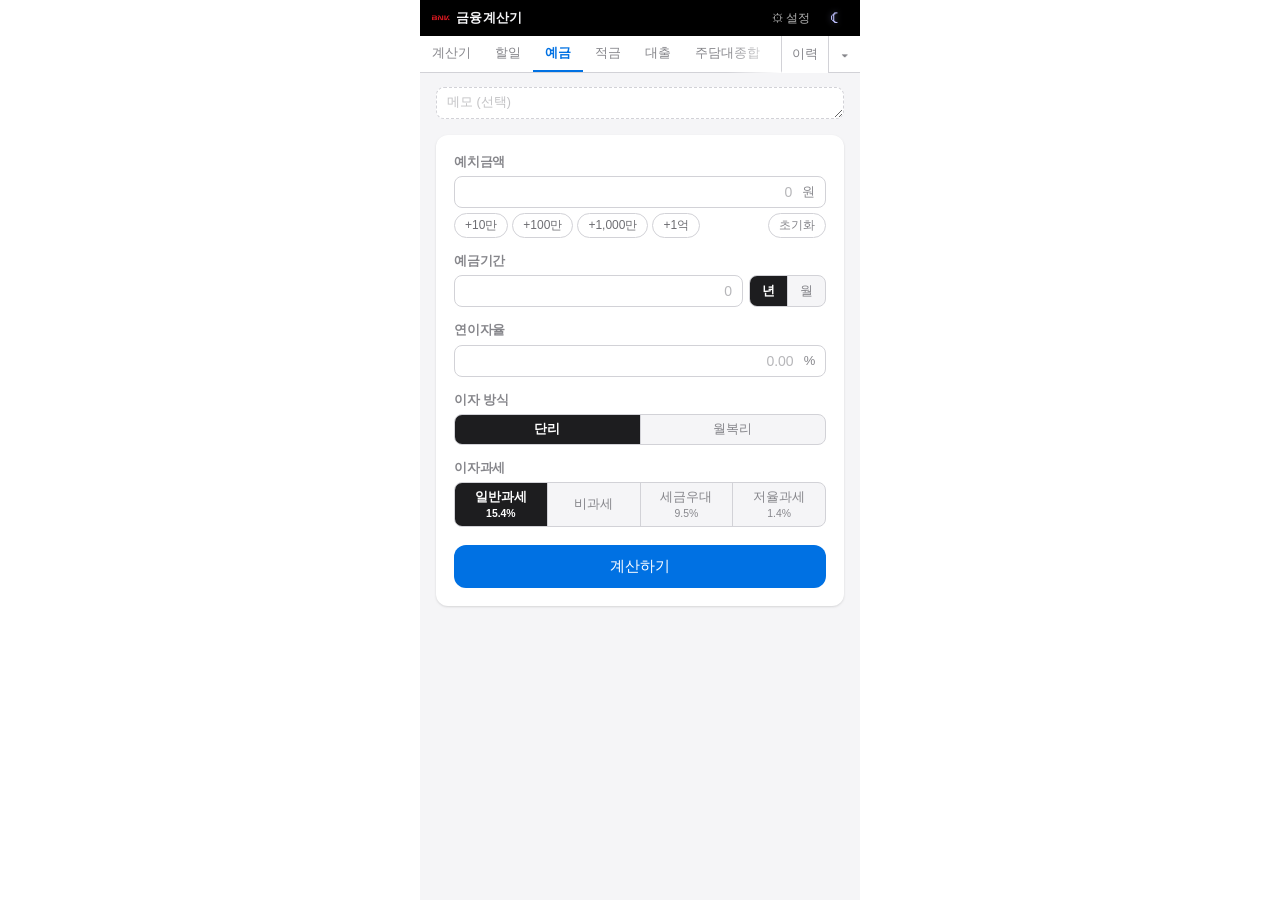
==== commit 73eff5e8: "feat: RTI계산기 추가 + Apple 디자인 적용 + UX 개선 - RTI(임대업 이자상환비율) 계산기 신규 탭 추가   - 대출/층별 동적 행 추가/삭제, 주택/비주택 구분" ====
--- a/src/index.html
+++ b/src/index.html
@@ -35,6 +35,7 @@
         <button class="tab-nav__item" data-tab="ltv">LTV</button>
         <button class="tab-nav__item" data-tab="dti">DTI</button>
         <button class="tab-nav__item" data-tab="dsr">DSR</button>
+        <button class="tab-nav__item" data-tab="rti">RTI</button>
         <button class="tab-nav__item" data-tab="prepay">중도상환</button>
         <button class="tab-nav__item" data-tab="calc">계산기</button>
         <button class="tab-nav__item" data-tab="todo">할일</button>
@@ -760,6 +761,95 @@
           <span class="result-card__toggle">&#9650;</span>
         </div>
         <div class="result-card__body" id="dsr-result-body"></div>
+      </div>
+    </div>
+
+    <!-- ========== RTI ========== -->
+    <div class="tab-panel" id="panel-rti">
+      <div class="memo-wrap"><button class="memo-wrap__clear" title="메모 지우기" onclick="this.parentElement.querySelector('textarea').value=''">×</button><textarea id="memo-rti" placeholder="메모 (선택)" rows="1"></textarea></div>
+      <div class="card">
+        <div class="section-header">임대업 구분</div>
+        <div class="field">
+          <label class="field__label">임대업 유형</label>
+          <div class="toggle-group" data-field="rti-type">
+            <button class="toggle-btn" data-value="housing">주택임대업<br><small>기준 1.25배</small></button>
+            <button class="toggle-btn active" data-value="non-housing">비주택임대업<br><small>기준 1.50배</small></button>
+          </div>
+        </div>
+
+        <div class="section-header">면적 정보</div>
+        <div class="field">
+          <label class="field__label">총 면적</label>
+          <div class="input-wrap">
+            <input type="text" id="rti-total-area" placeholder="0" inputmode="decimal">
+            <span class="input-wrap__suffix">㎡</span>
+          </div>
+        </div>
+        <div class="field">
+          <label class="field__label">임대면적</label>
+          <div class="input-wrap">
+            <input type="text" id="rti-rent-area" placeholder="0" inputmode="decimal">
+            <span class="input-wrap__suffix">㎡</span>
+          </div>
+        </div>
+
+        <div class="section-header">금리 정보</div>
+        <div class="field">
+          <label class="field__label">한국은행 고시금리 (정기예금) <span class="badge-policy">정책변수</span></label>
+          <div class="input-wrap">
+            <input type="text" id="rti-base-rate" placeholder="3.83" value="3.83" inputmode="decimal">
+            <span class="input-wrap__suffix">%</span>
+          </div>
+        </div>
+        <div class="field">
+          <label class="field__label">스트레스 금리</label>
+          <div class="input-wrap">
+            <input type="text" id="rti-stress-rate" placeholder="1.00" value="1.00" inputmode="decimal">
+            <span class="input-wrap__suffix">%</span>
+          </div>
+        </div>
+
+        <div class="section-header">대출 정보 <button class="btn-add-row" id="rtiAddLoan" title="대출 추가">+ 추가</button></div>
+        <div id="rti-loans">
+          <div class="rti-loan-row" data-idx="0">
+            <div class="field-inline">
+              <label>대출 1</label>
+              <div class="input-wrap"><input type="text" class="rti-loan-amt" placeholder="금액" inputmode="numeric"><span class="input-wrap__suffix">원</span></div>
+              <div class="input-wrap" style="max-width:100px"><input type="text" class="rti-loan-rate" placeholder="금리" inputmode="decimal"><span class="input-wrap__suffix">%</span></div>
+            </div>
+          </div>
+        </div>
+
+        <div class="section-header">층별 임대 정보 <button class="btn-add-row" id="rtiAddFloor" title="층 추가">+ 추가</button></div>
+        <div id="rti-floors">
+          <div class="rti-floor-row" data-idx="0">
+            <div class="field-inline">
+              <div class="input-wrap" style="max-width:80px"><input type="text" class="rti-floor-name" placeholder="층" value="1층"></div>
+              <div class="input-wrap"><input type="text" class="rti-floor-deposit" placeholder="보증금" inputmode="numeric"><span class="input-wrap__suffix">원</span></div>
+              <div class="input-wrap"><input type="text" class="rti-floor-rent" placeholder="월임대료" inputmode="numeric"><span class="input-wrap__suffix">원</span></div>
+            </div>
+          </div>
+        </div>
+
+        <div class="field" style="margin-top:12px">
+          <label class="field__label">추정임대 적용</label>
+          <div class="toggle-group" data-field="rti-estimate">
+            <button class="toggle-btn active" data-value="actual">실제임대 (100%)</button>
+            <button class="toggle-btn" data-value="estimate">추정임대 (70%)</button>
+          </div>
+        </div>
+
+        <div class="action-row">
+          <button class="btn btn--primary" onclick="calcRTI()">계산하기</button>
+          <button class="quick-btn quick-btn--reset" onclick="resetRTI()">초기화</button>
+        </div>
+      </div>
+      <div class="result-card" id="rti-result" style="display:none">
+        <div class="result-card__header" onclick="toggleResult('rti-result')">
+          계산 결과
+          <span class="result-card__toggle">&#9650;</span>
+        </div>
+        <div class="result-card__body" id="rti-result-body"></div>
       </div>
     </div>
 
@@ -922,9 +1012,11 @@
         <div class="settings-field">
           <label class="settings-field__label">표시 폰트</label>
           <div class="input-wrap">
-            <input type="text" id="set-custom-font" placeholder="예: NanumSquare, 맑은 고딕" style="font-size:13px">
-          </div>
-          <div class="settings-field__hint">시스템에 설치된 폰트명 입력. 비우면 기본값(나눔스퀘어→시스템 폰트)</div>
+            <select id="set-custom-font">
+              <option value="">기본 (나눔스퀘어→시스템 폰트)</option>
+            </select>
+          </div>
+          <div class="settings-field__hint">시스템에 설치된 폰트 목록에서 선택하세요</div>
         </div>
       </div>
 
@@ -975,6 +1067,16 @@
         </div>
       </div>
 
+      <!-- 한국은행 고시금리 -->
+      <div class="settings-section">
+        <div class="settings-section__title">한국은행 고시금리</div>
+        <div class="settings-field">
+          <label class="settings-field__label">정기예금 가중평균금리 (%)</label>
+          <div class="input-wrap"><input type="text" id="set-bok-deposit-rate" value="3.83" data-policy="bok-deposit-rate"></div>
+        </div>
+        <div class="settings-field__hint">RTI 간주임대료 산정 기준 (한국은행 공시)</div>
+      </div>
+
       <!-- 스트레스 DSR -->
       <div class="settings-section">
         <div class="settings-section__title">스트레스 DSR 기본 가산금리 (%)</div>
--- a/src/css/style.css
+++ b/src/css/style.css
@@ -1,51 +1,51 @@
-/* ===== BNK 금융계산기 — 디자인 토큰 ===== */
+/* ===== BNK 금융계산기 — Apple-Inspired 디자인 토큰 ===== */
 :root, [data-theme="light"] {
   --bg:          #FFFFFF;
-  --bg-subtle:   #F2F4F6;
-  --primary:     #3182F6;
-  --primary-hover:#1B64DA;
-  --primary-alpha:rgba(49,130,246,0.08);
-  --primary-light:#EBF3FE;
-  --secondary:   #191F28;
-  --subtle:      #4E5968;
-  --text:        #191F28;
-  --text-sub:    #8B95A1;
-  --border:      #E5E8EB;
-  --divider:     #F2F4F6;
-  --red:         #F04452;
-  --orange:      #F59E0B;
-  --green:       #30A952;
-  --info:        #3182F6;
-
-  --title-bg:    #191F28;
-  --title-text:  #FFFFFF;
+  --bg-subtle:   #F5F5F7;
+  --primary:     #0071E3;
+  --primary-hover:#0077ED;
+  --primary-alpha:rgba(0,113,227,0.08);
+  --primary-light:#E8F1FC;
+  --secondary:   #1D1D1F;
+  --subtle:      #6E6E73;
+  --text:        #1D1D1F;
+  --text-sub:    #86868B;
+  --border:      #D2D2D7;
+  --divider:     #F5F5F7;
+  --red:         #FF3B30;
+  --orange:      #FF9500;
+  --green:       #34C759;
+  --info:        #0071E3;
+
+  --title-bg:    #000000;
+  --title-text:  #F5F5F7;
 
   --app-width: 440px;
-  --radius: 6px;
-  --radius-lg: 10px;
-  --font: 'NanumSquare', 'NanumSquareRound', -apple-system, BlinkMacSystemFont, 'Segoe UI', 'Malgun Gothic', '맑은 고딕', sans-serif;
+  --radius: 8px;
+  --radius-lg: 12px;
+  --font: -apple-system, BlinkMacSystemFont, 'SF Pro Text', 'SF Pro Display', 'Pretendard', 'Malgun Gothic', '맑은 고딕', 'Helvetica Neue', sans-serif;
 }
 
 /* ── Dark Theme ── */
 [data-theme="dark"] {
-  --bg:          #17171C;
-  --bg-subtle:   #212126;
-  --primary:     #5CA0FA;
-  --primary-hover:#7AB5FB;
-  --primary-alpha:rgba(92,160,250,0.14);
-  --primary-light:#1C2638;
-  --secondary:   #3A3D46;
-  --subtle:      #A0A8B4;
+  --bg:          #1C1C1E;
+  --bg-subtle:   #2C2C2E;
+  --primary:     #0A84FF;
+  --primary-hover:#409CFF;
+  --primary-alpha:rgba(10,132,255,0.15);
+  --primary-light:#1C2A3E;
+  --secondary:   #F5F5F7;
+  --subtle:      #98989D;
   --text:        #F5F5F7;
-  --text-sub:    #9A9FAB;
-  --border:      #3D3E44;
-  --divider:     #2C2D32;
-  --red:         #FF7B7B;
-  --orange:      #FFC65C;
-  --green:       #5DE076;
-  --info:        #5CA0FA;
-
-  --title-bg:    #111113;
+  --text-sub:    #98989D;
+  --border:      #38383A;
+  --divider:     #2C2C2E;
+  --red:         #FF453A;
+  --orange:      #FF9F0A;
+  --green:       #30D158;
+  --info:        #0A84FF;
+
+  --title-bg:    #000000;
   --title-text:  #F5F5F7;
 }
 
@@ -55,10 +55,12 @@
 body {
   font-family: var(--font);
   font-size: 14px;
-  line-height: 1.5;
+  line-height: 1.47;
+  letter-spacing: -0.224px;
   color: var(--text);
   background: var(--bg);
   -webkit-font-smoothing: antialiased;
+  -moz-osx-font-smoothing: grayscale;
   overflow: hidden;
   user-select: none;
 }
@@ -129,6 +131,9 @@
 }
 .title-bar__btn:hover { background: rgba(255,255,255,0.12); color: #fff; }
 .title-bar__btn--active { color: #fff; background: rgba(255,255,255,0.18); }
+.title-bar__btn--theme { font-size: 17px; }
+.title-bar__btn--theme-sun { color: #FFD60A; text-shadow: 0 0 6px rgba(255,214,10,0.5); }
+.title-bar__btn--theme-moon { color: #BFC1FF; text-shadow: 0 0 6px rgba(191,193,255,0.4); }
 .title-bar__btn--settings {
   width: auto;
   padding: 0 8px;
@@ -156,6 +161,8 @@
   -webkit-mask-image: linear-gradient(to right, #000 85%, transparent 100%);
 }
 .tab-nav::-webkit-scrollbar { display: none; }
+.tab-nav.dragging { cursor: grabbing; user-select: none; }
+.tab-nav:not(.dragging) { cursor: grab; }
 
 .tab-nav__fixed-item {
   flex-shrink: 0;
@@ -191,10 +198,10 @@
   white-space: nowrap;
   display: flex; align-items: center; gap: 3px;
 }
-.tab-nav__item:hover { color: var(--secondary); }
+.tab-nav__item:hover { color: var(--primary); }
 .tab-nav__item.active {
-  color: var(--secondary);
-  font-weight: 700;
+  color: var(--primary);
+  font-weight: 600;
   border-bottom-color: var(--primary);
 }
 .tab-nav__item.is-fav::before {
@@ -282,10 +289,10 @@
   background: var(--bg);
 }
 .mega-menu__item.active {
-  background: var(--secondary);
+  background: var(--primary);
   color: #fff;
-  border-color: var(--secondary);
-  font-weight: 700;
+  border-color: var(--primary);
+  font-weight: 600;
 }
 .mega-menu__item .fav-star {
   font-size: 11px;
@@ -372,10 +379,11 @@
 /* ===== Card ===== */
 .card {
   background: var(--bg);
-  border: 1px solid var(--border);
+  border: none;
   border-radius: var(--radius-lg);
-  padding: 16px;
+  padding: 18px;
   margin-bottom: 12px;
+  box-shadow: 0 1px 3px rgba(0,0,0,0.08), 0 1px 2px rgba(0,0,0,0.06);
 }
 
 .card__title {
@@ -410,7 +418,7 @@
 }
 .input-wrap:focus-within {
   border-color: var(--primary);
-  box-shadow: 0 0 0 2px var(--primary-alpha);
+  box-shadow: 0 0 0 3px var(--primary-alpha);
 }
 .input-wrap input {
   flex: 1; min-width: 0;
@@ -469,7 +477,8 @@
   white-space: nowrap; text-align: center;
 }
 .toggle-btn + .toggle-btn { border-left: 1px solid var(--border); }
-.toggle-btn.active { background: var(--secondary); color: #fff; font-weight: 600; }
+.toggle-btn.active { background: #1D1D1F; color: #fff; font-weight: 600; }
+[data-theme="dark"] .toggle-btn.active { background: #F5F5F7; color: #1D1D1F; }
 .toggle-btn:not(.active):hover { background: var(--primary-alpha); }
 
 .input-with-toggle { display: flex; gap: 6px; }
@@ -478,11 +487,12 @@
 .input-with-toggle .toggle-btn { padding: 6px 12px; }
 
 /* ===== Action Buttons ===== */
-.action-row { display: flex; gap: 8px; margin-top: 6px; }
+.action-row { display: flex; gap: 8px; margin-top: 18px; }
 .btn {
-  padding: 12px 16px; font-size: 14px; font-weight: 600;
-  border-radius: var(--radius); border: none;
-  cursor: pointer; transition: all 0.15s;
+  padding: 12px 16px; font-size: 15px; font-weight: 500;
+  border-radius: var(--radius-lg); border: none;
+  cursor: pointer; transition: all 0.2s;
+  letter-spacing: -0.2px;
 }
 .btn:active { transform: scale(0.97); }
 .btn--reset {
@@ -496,15 +506,17 @@
 /* ===== Result Card ===== */
 .result-card {
   background: var(--bg);
-  border: 1px solid var(--border);
+  border: none;
   border-radius: var(--radius-lg);
   overflow: hidden;
+  box-shadow: 0 1px 3px rgba(0,0,0,0.08), 0 1px 2px rgba(0,0,0,0.06);
 }
 .result-card__header {
   display: flex; align-items: center; justify-content: space-between;
   padding: 12px 16px;
-  background: var(--secondary); color: #fff;
-  font-size: 13.5px; font-weight: 700; cursor: pointer;
+  background: #000000; color: #fff;
+  font-size: 13.5px; font-weight: 600; cursor: pointer;
+  letter-spacing: -0.2px;
 }
 .result-card__toggle { font-size: 11px; opacity: 0.7; transition: transform 0.2s; }
 .result-card__toggle.collapsed { transform: rotate(180deg); }
@@ -523,12 +535,13 @@
 
 .result-highlight {
   background: var(--bg-subtle); border-radius: var(--radius);
-  padding: 12px; margin-top: 8px; text-align: center;
-}
-.result-highlight__label { font-size: 12px; color: var(--text-sub); margin-bottom: 4px; }
+  padding: 14px; margin-top: 8px; text-align: center;
+}
+.result-highlight__label { font-size: 12px; color: var(--text-sub); margin-bottom: 4px; letter-spacing: -0.1px; }
 .result-highlight__value {
-  font-size: 23px; font-weight: 800;
-  color: var(--secondary); font-variant-numeric: tabular-nums;
+  font-size: 24px; font-weight: 700;
+  color: var(--text); font-variant-numeric: tabular-nums;
+  letter-spacing: -0.5px;
 }
 .result-highlight__value span { font-size: 14px; font-weight: 600; }
 
@@ -567,6 +580,23 @@
 
 /* ===== Disclaimer ===== */
 .disclaimer { font-size: 11.5px; color: #9BA3AE; line-height: 1.6; padding: 8px 0 0; }
+
+/* ===== RTI 인라인 필드 ===== */
+.field-inline { display: flex; gap: 6px; align-items: center; margin-bottom: 6px; }
+.field-inline label { min-width: 48px; font-size: 12px; font-weight: 600; color: var(--text-sub); white-space: nowrap; }
+.field-inline .input-wrap { flex: 1; }
+.btn-add-row {
+  float: right; padding: 2px 10px; font-size: 11px; font-weight: 600;
+  color: var(--primary); background: transparent;
+  border: 1px solid var(--primary); border-radius: 4px; cursor: pointer;
+}
+.btn-add-row:hover { background: var(--primary); color: #fff; }
+.btn-remove-row {
+  padding: 2px 8px; font-size: 14px; font-weight: 700;
+  color: var(--red, #E5534B); background: transparent; border: none; cursor: pointer; flex-shrink: 0;
+}
+.btn-remove-row:hover { color: #fff; background: var(--red, #E5534B); border-radius: 4px; }
+.rti-loan-row, .rti-floor-row { margin-bottom: 2px; }
 
 /* ===== Policy Badge ===== */
 .badge-policy {
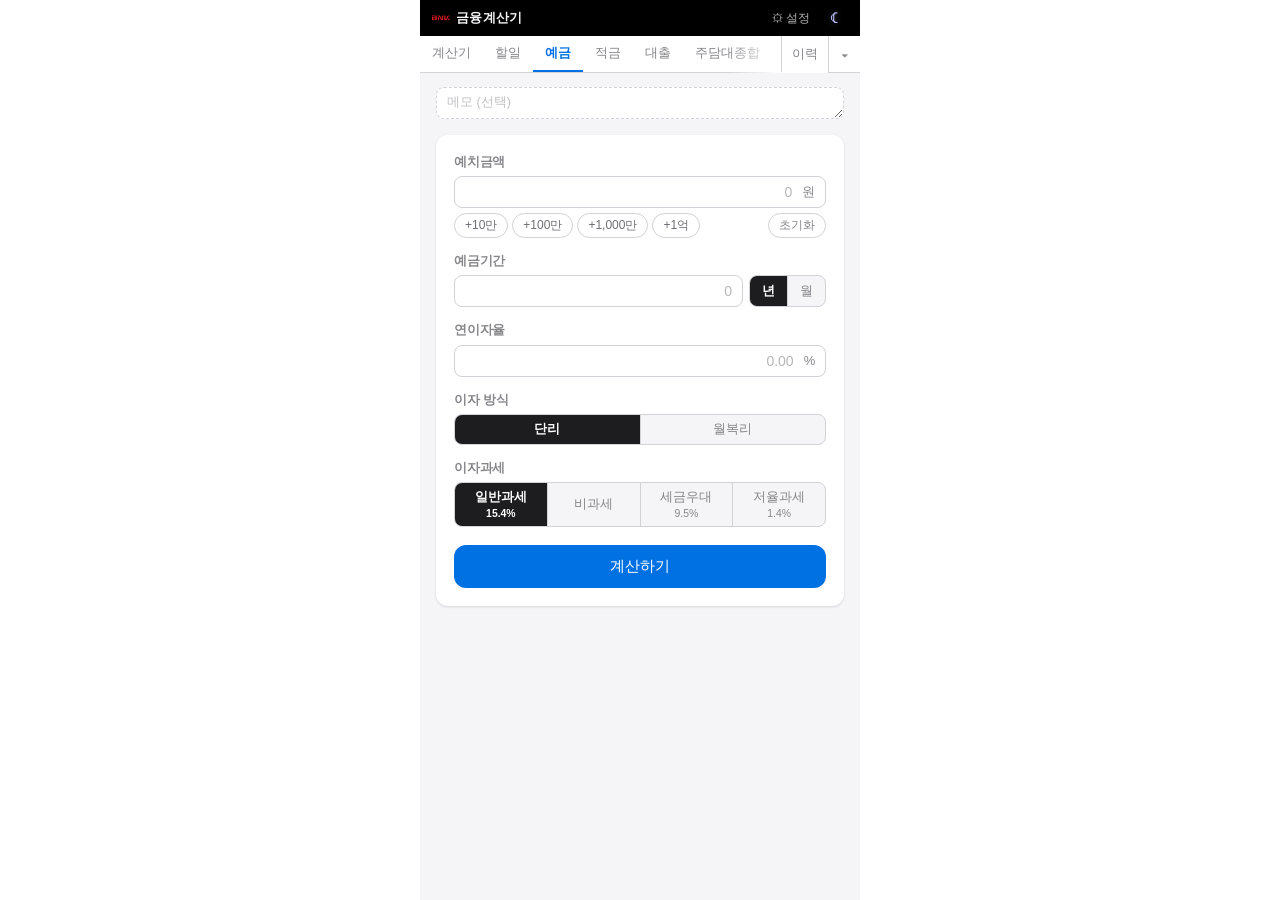
==== commit a2862611: "feat: 일반계산기에 % 버튼 추가 + iPhone 배치로 재구성 - AC ± % ÷ / 0(2cells) . = 로 iOS 계산기 레이아웃 매칭 - % 핸들러: +/- 대기 시" ====
--- a/src/index.html
+++ b/src/index.html
@@ -786,9 +786,9 @@
           </div>
         </div>
         <div class="field">
-          <label class="field__label">임대면적</label>
-          <div class="input-wrap">
-            <input type="text" id="rti-rent-area" placeholder="0" inputmode="decimal">
+          <label class="field__label">임대면적 <small style="color:var(--text-sub);font-weight:400">(층별 합계 자동)</small></label>
+          <div class="input-wrap">
+            <input type="text" id="rti-rent-area" placeholder="0" inputmode="decimal" readonly>
             <span class="input-wrap__suffix">㎡</span>
           </div>
         </div>
@@ -820,13 +820,17 @@
           </div>
         </div>
 
-        <div class="section-header">층별 임대 정보 <button class="btn-add-row" id="rtiAddFloor" title="층 추가">+ 추가</button></div>
+        <div class="section-header">층별 임대 정보
+          <button class="btn-add-row" id="rtiAddBasement" title="지하층 추가">+ 지하</button>
+          <button class="btn-add-row" id="rtiAddFloor" title="지상층 추가">+ 지상</button>
+        </div>
         <div id="rti-floors">
           <div class="rti-floor-row" data-idx="0">
             <div class="field-inline">
-              <div class="input-wrap" style="max-width:80px"><input type="text" class="rti-floor-name" placeholder="층" value="1층"></div>
+              <div class="input-wrap" style="max-width:72px"><input type="text" class="rti-floor-name" placeholder="층" value="1층"></div>
               <div class="input-wrap"><input type="text" class="rti-floor-deposit" placeholder="보증금" inputmode="numeric"><span class="input-wrap__suffix">원</span></div>
               <div class="input-wrap"><input type="text" class="rti-floor-rent" placeholder="월임대료" inputmode="numeric"><span class="input-wrap__suffix">원</span></div>
+              <div class="input-wrap" style="max-width:92px"><input type="text" class="rti-floor-area" placeholder="면적" inputmode="decimal"><span class="input-wrap__suffix">㎡</span></div>
             </div>
           </div>
         </div>
@@ -928,9 +932,9 @@
           <button class="calc-btn calc-btn--func" data-calc="MR">MR</button>
           <button class="calc-btn calc-btn--func" data-calc="M+">M+</button>
           <button class="calc-btn calc-btn--func" data-calc="M-">M-</button>
-          <button class="calc-btn calc-btn--clear" data-calc="C">C</button>
-          <button class="calc-btn calc-btn--clear" data-calc="CE">CE</button>
-          <button class="calc-btn calc-btn--op" data-calc="back">⌫</button>
+          <button class="calc-btn calc-btn--clear" data-calc="C">AC</button>
+          <button class="calc-btn" data-calc="±">±</button>
+          <button class="calc-btn" data-calc="%">%</button>
           <button class="calc-btn calc-btn--op" data-calc="÷">÷</button>
           <button class="calc-btn" data-calc="7">7</button>
           <button class="calc-btn" data-calc="8">8</button>
@@ -944,9 +948,8 @@
           <button class="calc-btn" data-calc="2">2</button>
           <button class="calc-btn" data-calc="3">3</button>
           <button class="calc-btn calc-btn--op" data-calc="+">+</button>
-          <button class="calc-btn" data-calc="±">±</button>
-          <button class="calc-btn" data-calc="0">0</button>
-          <button class="calc-btn" data-calc="00">00</button>
+          <button class="calc-btn calc-btn--w2" data-calc="0">0</button>
+          <button class="calc-btn" data-calc=".">.</button>
           <button class="calc-btn calc-btn--equal" data-calc="=">=</button>
         </div>
         <div class="action-row">
--- a/src/css/style.css
+++ b/src/css/style.css
@@ -1180,6 +1180,7 @@
   font-weight: 700;
 }
 .calc-btn--equal:hover { background: var(--primary-hover); }
+.calc-btn--w2 { grid-column: span 2; }
 
 /* ===== Toast ===== */
 .toast {
